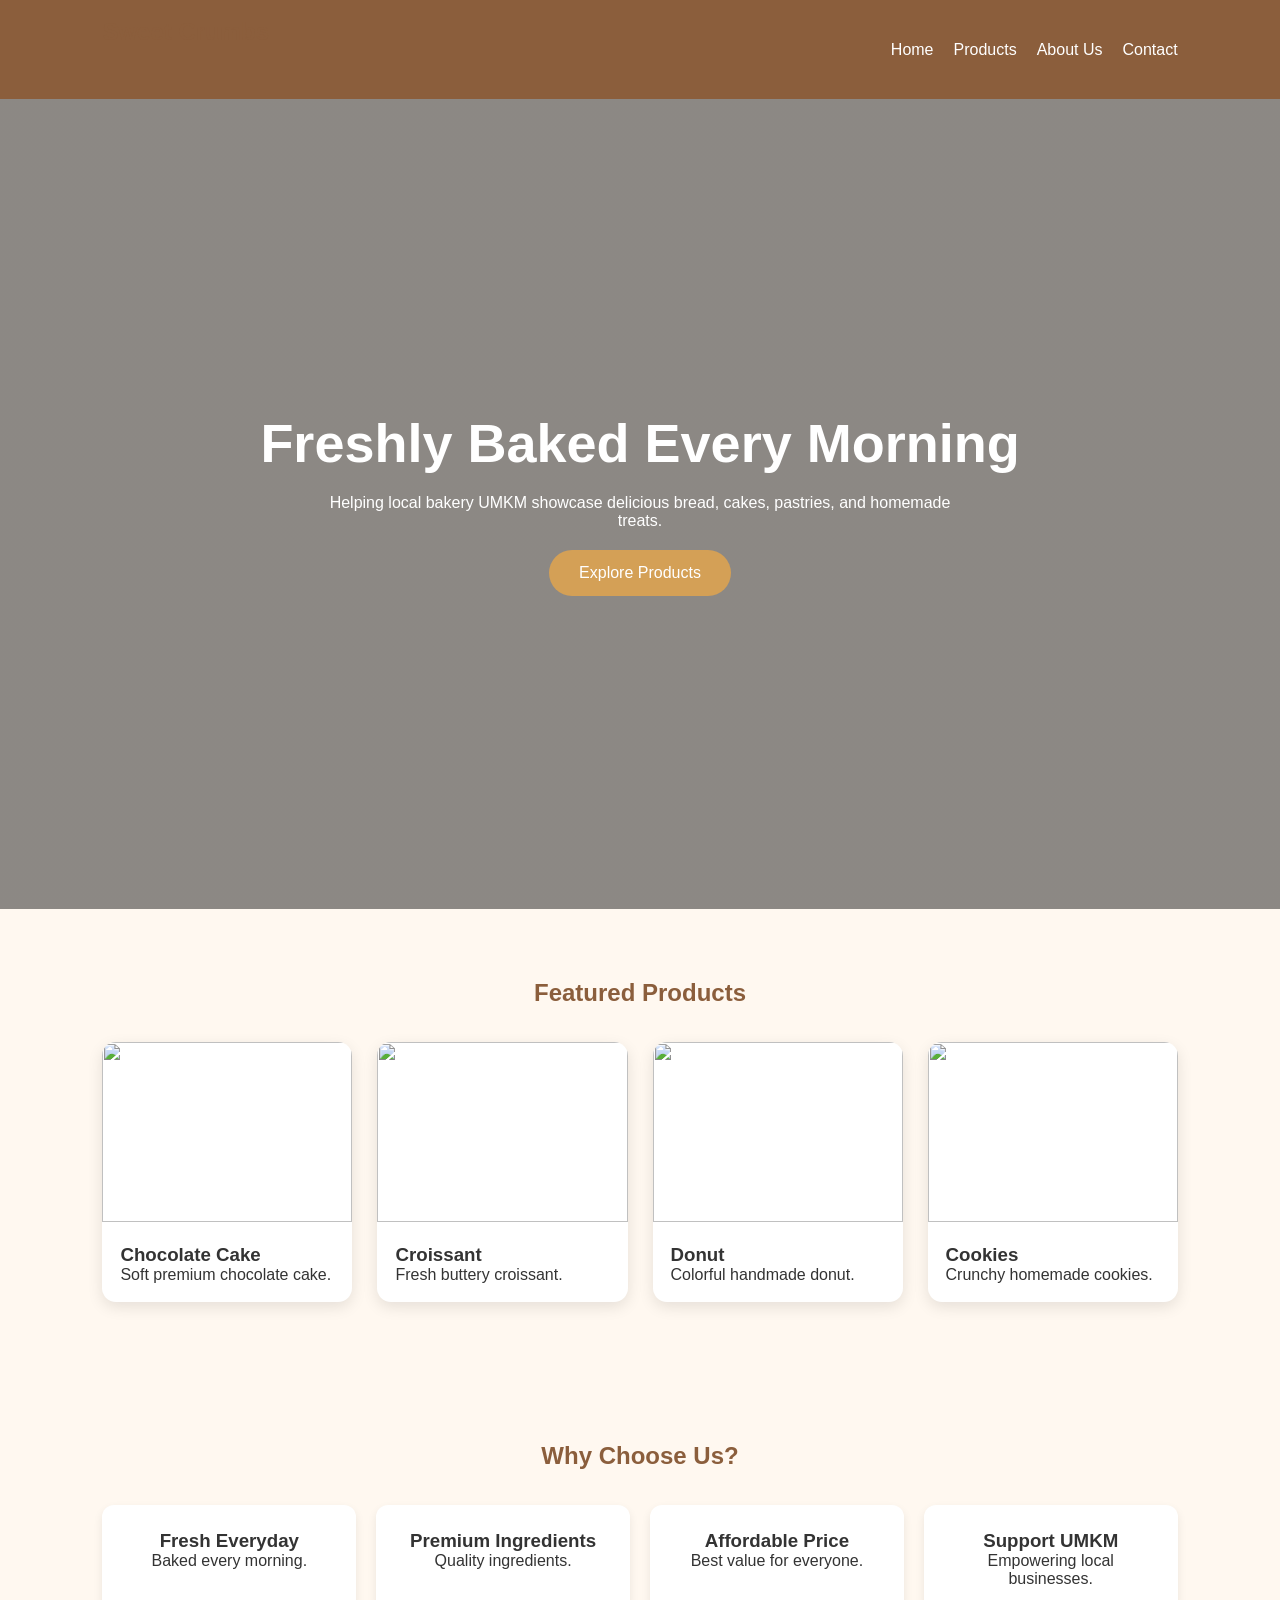
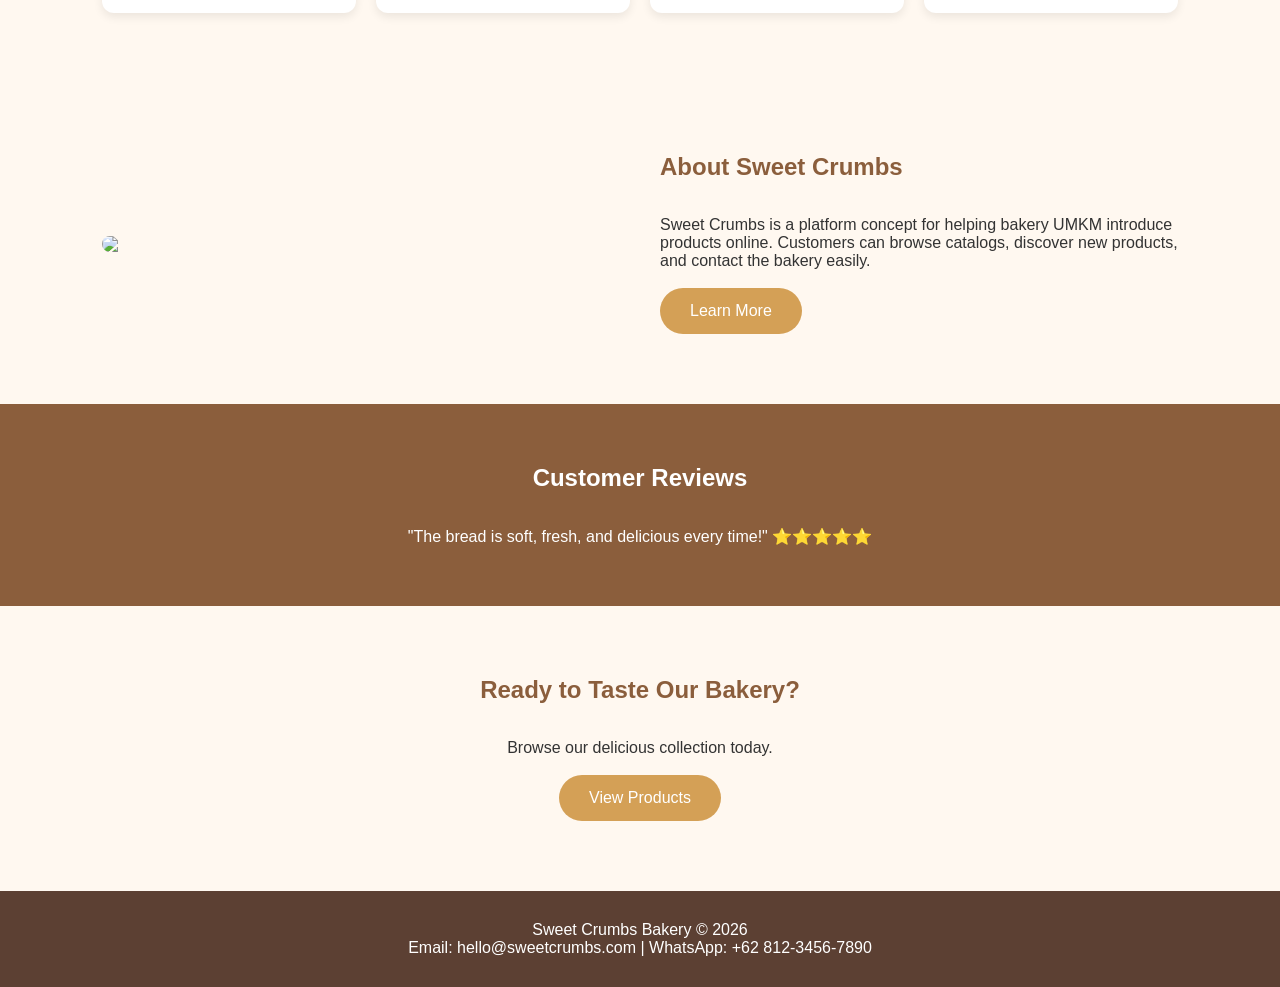
==== index.html @ 50914bee "First Commit" ====
<!doctype html>
<html lang="en">
  <head>
    <meta charset="UTF-8" />
    <meta name="viewport" content="width=device-width, initial-scale=1.0" />
    <title>Sweet Crumbs Bakery</title>
    <style>
      * {
        margin: 0;
        padding: 0;
        box-sizing: border-box;
        font-family: Arial, sans-serif;
      }
      body {
        background: #fff8f0;
        color: #333;
      }
      header {
        background: #8b5e3c;
        color: #fff;
        padding: 18px 8%;
        display: flex;
        justify-content: space-between;
        align-items: center;
        position: sticky;
        top: 0;
      }
      nav a {
        color: #fff;
        text-decoration: none;
        margin-left: 20px;
      }
      .hero {
        height: 90vh;
        background:
          linear-gradient(rgba(0, 0, 0, 0.45), rgba(0, 0, 0, 0.45)),
          url("https://images.unsplash.com/photo-1509440159596-0249088772ff?auto=format&fit=crop&w=1400&q=80")
            center/cover;
        display: flex;
        align-items: center;
        justify-content: center;
        text-align: center;
        color: #fff;
      }
      .hero h1 {
        font-size: 54px;
      }
      .hero p {
        max-width: 650px;
        margin: 20px auto;
      }
      .btn {
        display: inline-block;
        background: #d4a056;
        color: #fff;
        padding: 14px 30px;
        border-radius: 30px;
        text-decoration: none;
      }
      section {
        padding: 70px 8%;
      }
      h2 {
        text-align: center;
        margin-bottom: 35px;
        color: #8b5e3c;
      }
      .grid {
        display: grid;
        grid-template-columns: repeat(auto-fit, minmax(220px, 1fr));
        gap: 25px;
      }
      .card {
        background: #fff;
        border-radius: 14px;
        overflow: hidden;
        box-shadow: 0 5px 15px rgba(0, 0, 0, 0.1);
      }
      .card img {
        width: 100%;
        height: 180px;
        object-fit: cover;
      }
      .card div {
        padding: 18px;
      }
      .features {
        display: grid;
        grid-template-columns: repeat(auto-fit, minmax(220px, 1fr));
        gap: 20px;
      }
      .feature {
        background: #fff;
        padding: 25px;
        border-radius: 12px;
        text-align: center;
        box-shadow: 0 4px 10px rgba(0, 0, 0, 0.08);
      }
      .about {
        display: grid;
        grid-template-columns: 1fr 1fr;
        gap: 40px;
        align-items: center;
      }
      .about img {
        width: 100%;
        border-radius: 14px;
      }
      .testi {
        background: #8b5e3c;
        color: #fff;
        text-align: center;
        padding: 60px 8%;
      }
      .cta {
        text-align: center;
      }
      footer {
        background: #5c4033;
        color: #fff;
        padding: 30px 8%;
        text-align: center;
      }
      @media (max-width: 768px) {
        header {
          flex-direction: column;
        }
        .about {
          grid-template-columns: 1fr;
        }
        .hero h1 {
          font-size: 38px;
        }
      }
    </style>
  </head>
  <body>
    <header>
      <h2>Sweet Crumbs</h2>
      <nav>
        <a href="#">Home</a><a href="products.html">Products</a
        ><a href="about.html">About Us</a><a href="contact.html">Contact</a>
      </nav>
    </header>

    <section class="hero">
      <div>
        <h1>Freshly Baked Every Morning</h1>
        <p>
          Helping local bakery UMKM showcase delicious bread, cakes, pastries,
          and homemade treats.
        </p>
        <a class="btn" href="products.html">Explore Products</a>
      </div>
    </section>

    <section>
      <h2>Featured Products</h2>
      <div class="grid">
        <div class="card">
          <img
            src="https://images.unsplash.com/photo-1519864600265-abb23847ef2c?auto=format&fit=crop&w=600&q=80"
          />
          <div>
            <h3>Chocolate Cake</h3>
            <p>Soft premium chocolate cake.</p>
          </div>
        </div>
        <div class="card">
          <img
            src="https://images.unsplash.com/photo-1483695028939-5bb13f8648b0?auto=format&fit=crop&w=600&q=80"
          />
          <div>
            <h3>Croissant</h3>
            <p>Fresh buttery croissant.</p>
          </div>
        </div>
        <div class="card">
          <img
            src="https://images.unsplash.com/photo-1504754524776-8f4f37790ca0?auto=format&fit=crop&w=600&q=80"
          />
          <div>
            <h3>Donut</h3>
            <p>Colorful handmade donut.</p>
          </div>
        </div>
        <div class="card">
          <img
            src="https://images.unsplash.com/photo-1512058564366-18510be2db19?auto=format&fit=crop&w=600&q=80"
          />
          <div>
            <h3>Cookies</h3>
            <p>Crunchy homemade cookies.</p>
          </div>
        </div>
      </div>
    </section>

    <section>
      <h2>Why Choose Us?</h2>
      <div class="features">
        <div class="feature">
          <h3>Fresh Everyday</h3>
          <p>Baked every morning.</p>
        </div>
        <div class="feature">
          <h3>Premium Ingredients</h3>
          <p>Quality ingredients.</p>
        </div>
        <div class="feature">
          <h3>Affordable Price</h3>
          <p>Best value for everyone.</p>
        </div>
        <div class="feature">
          <h3>Support UMKM</h3>
          <p>Empowering local businesses.</p>
        </div>
      </div>
    </section>

    <section class="about">
      <img
        src="https://images.unsplash.com/photo-1517433670267-08bbd4be890f?auto=format&fit=crop&w=900&q=80"
      />
      <div>
        <h2 style="text-align: left">About Sweet Crumbs</h2>
        <p>
          Sweet Crumbs is a platform concept for helping bakery UMKM introduce
          products online. Customers can browse catalogs, discover new products,
          and contact the bakery easily.
        </p>
        <br /><a class="btn" href="about.html">Learn More</a>
      </div>
    </section>

    <section class="testi">
      <h2 style="color: white">Customer Reviews</h2>
      <p>"The bread is soft, fresh, and delicious every time!" ⭐⭐⭐⭐⭐</p>
    </section>

    <section class="cta">
      <h2>Ready to Taste Our Bakery?</h2>
      <p>Browse our delicious collection today.</p>
      <br />
      <a class="btn" href="products.html">View Products</a>
    </section>

    <footer>
      <p>Sweet Crumbs Bakery © 2026</p>
      <p>Email: hello@sweetcrumbs.com | WhatsApp: +62 812-3456-7890</p>
    </footer>
  </body>
</html>
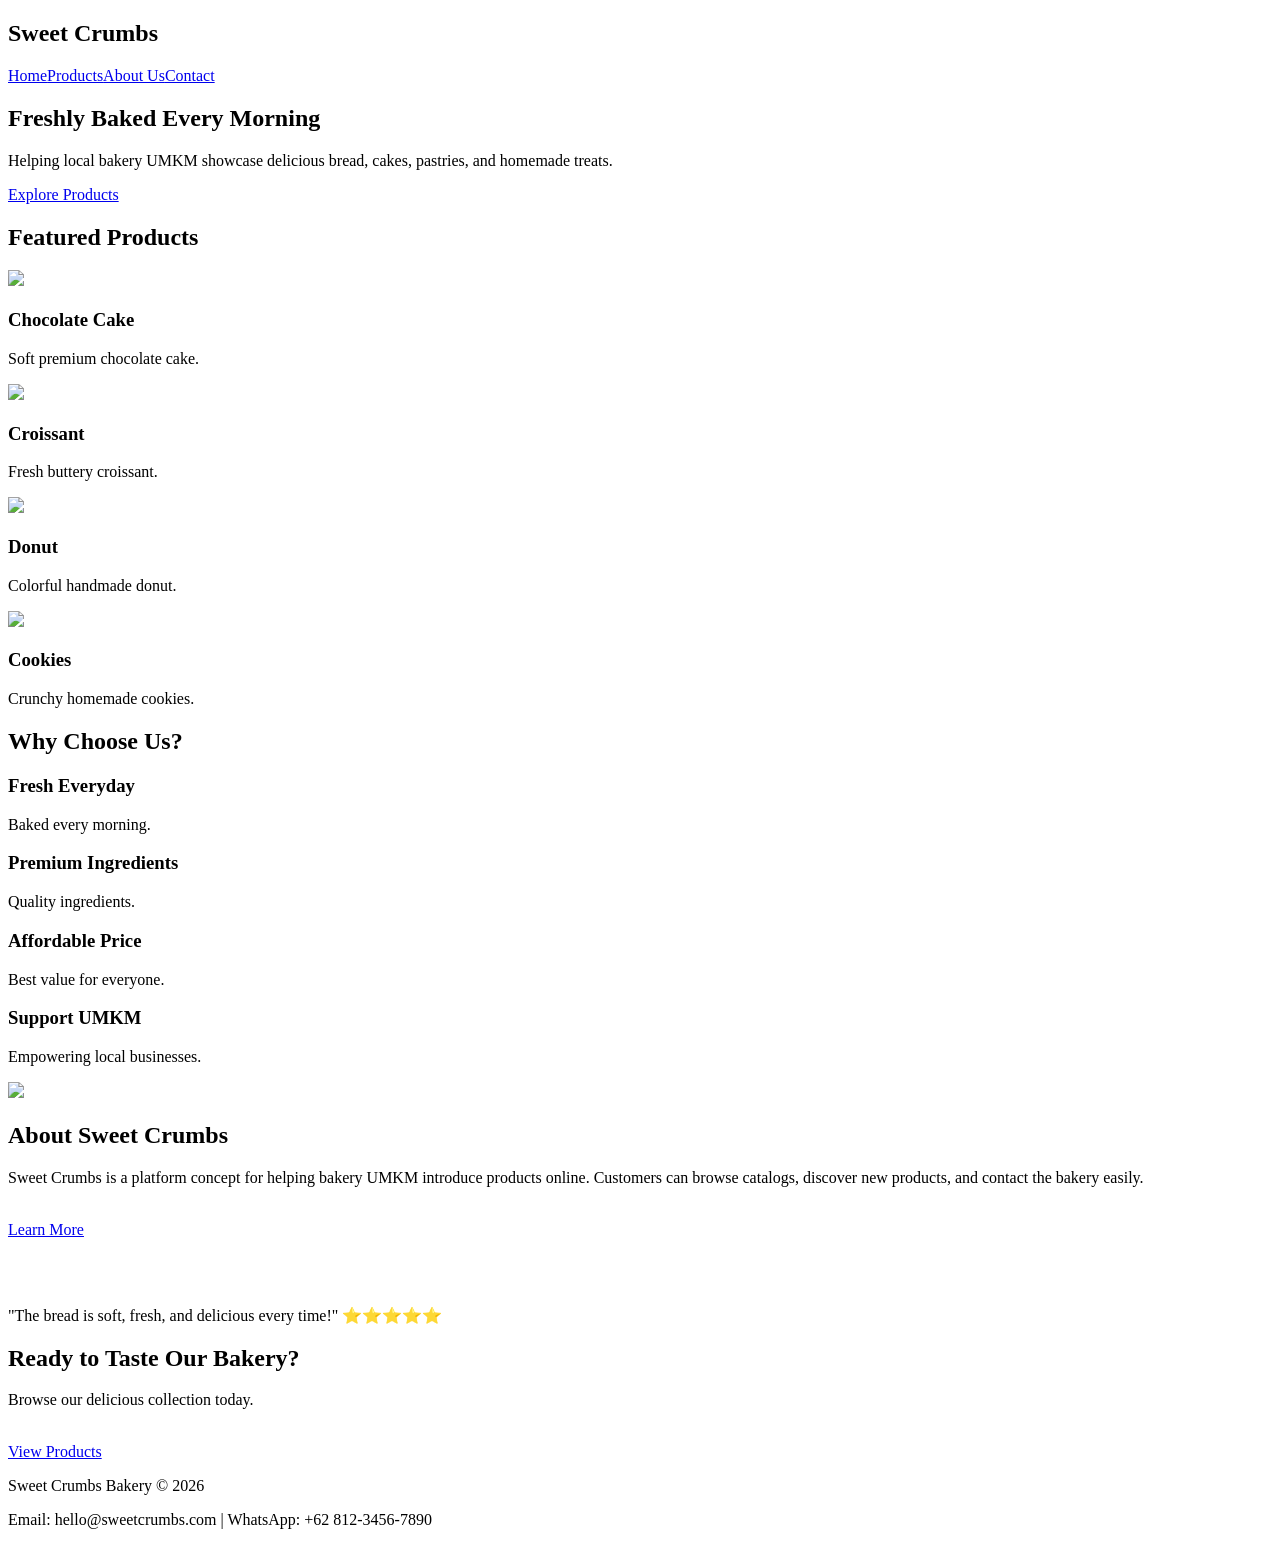
==== commit cd307fa8: "Update website" ====
--- a/index.html
+++ b/index.html
@@ -4,7 +4,7 @@
     <meta charset="UTF-8" />
     <meta name="viewport" content="width=device-width, initial-scale=1.0" />
     <title>Sweet Crumbs Bakery</title>
-    <style>
+    <!-- <style>
       * {
         margin: 0;
         padding: 0;
@@ -132,7 +132,7 @@
           font-size: 38px;
         }
       }
-    </style>
+    </style> -->
   </head>
   <body>
     <header>
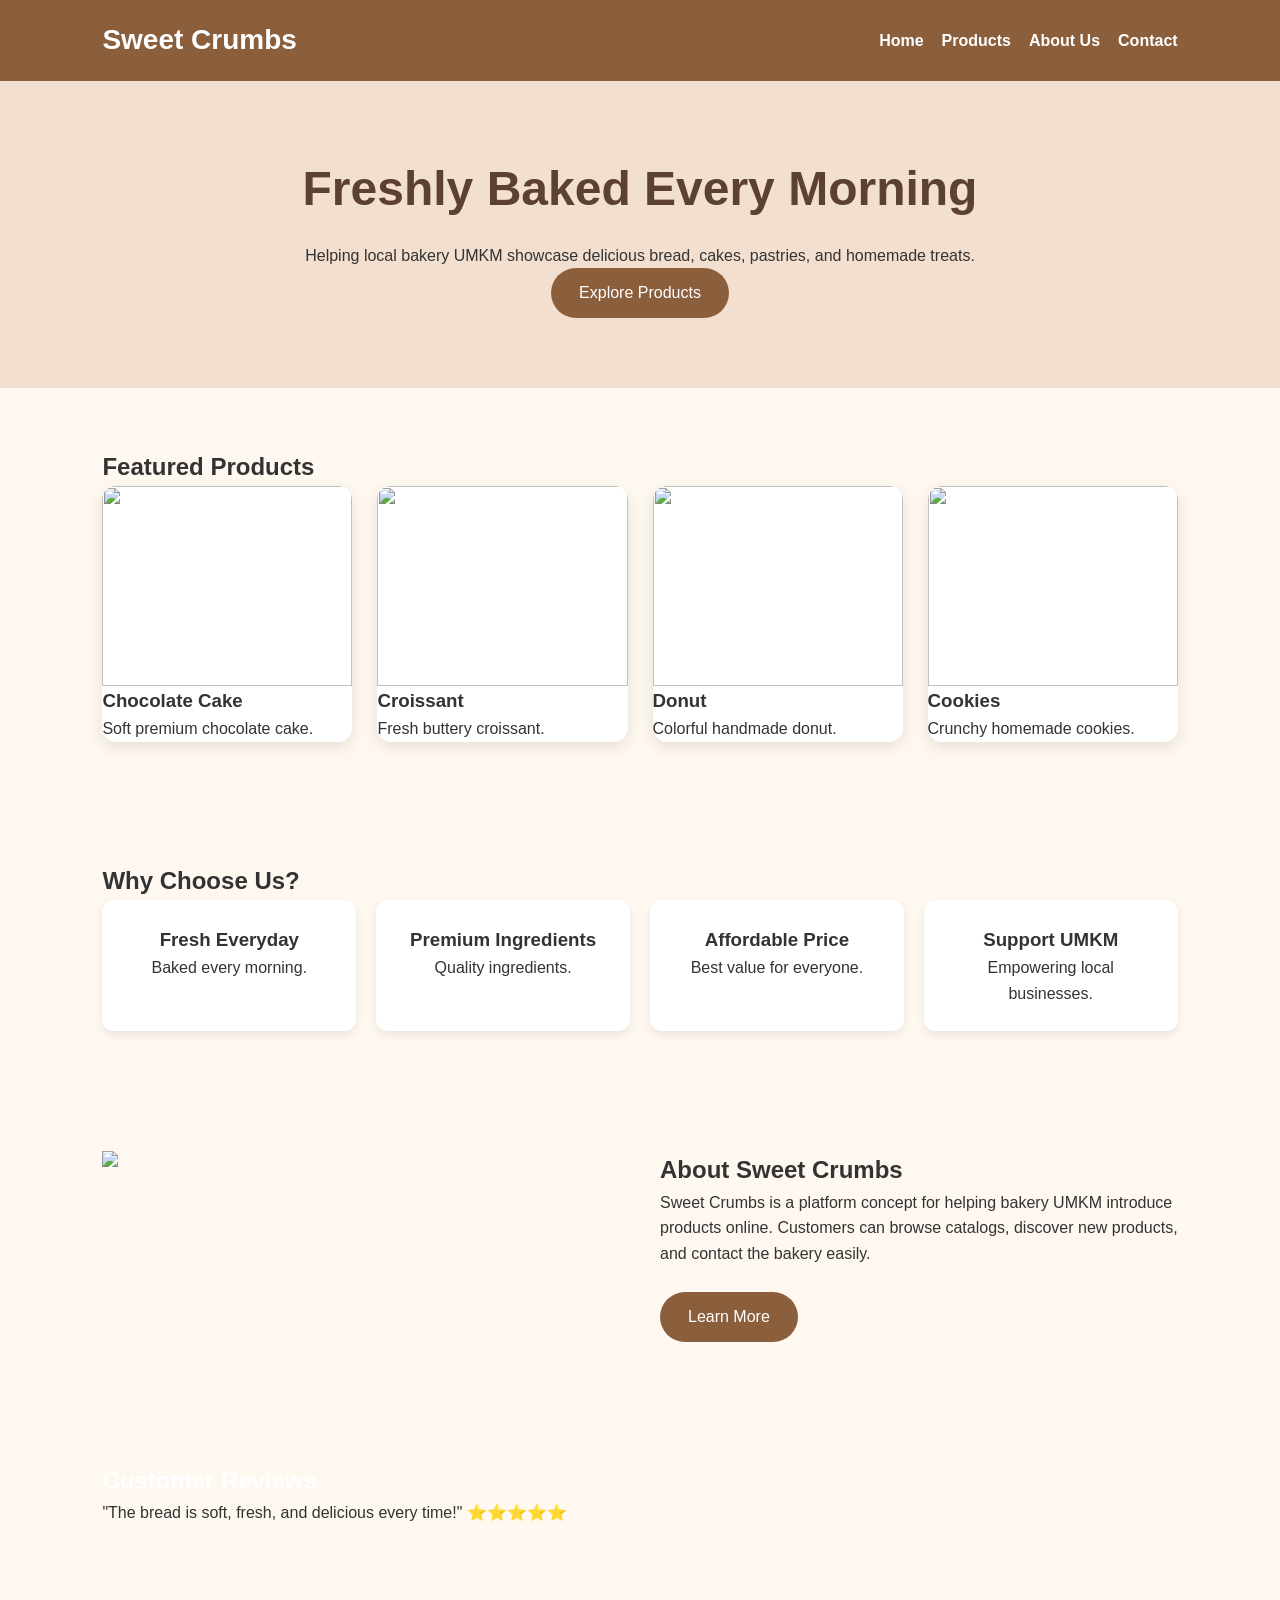
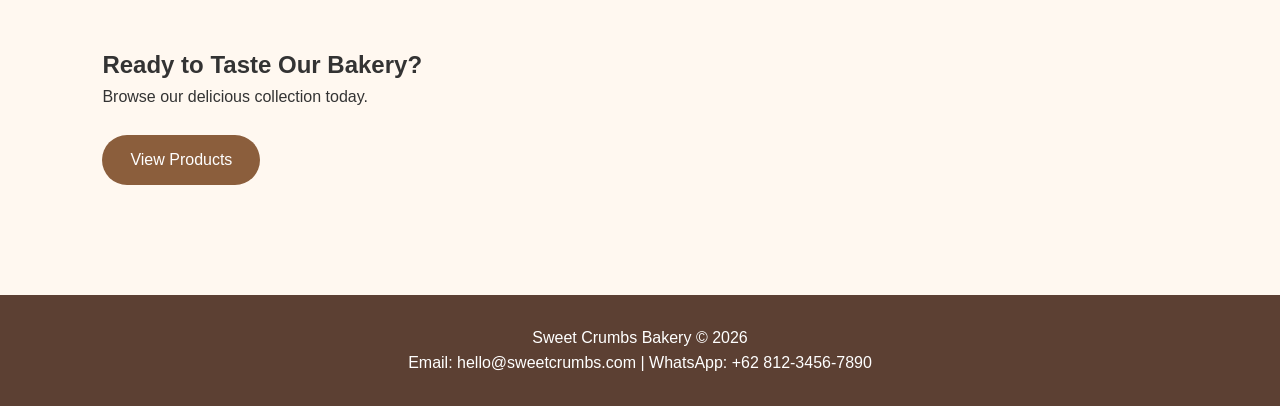
==== commit bf65551a: "Update website" ====
--- a/index.html
+++ b/index.html
@@ -4,135 +4,8 @@
     <meta charset="UTF-8" />
     <meta name="viewport" content="width=device-width, initial-scale=1.0" />
     <title>Sweet Crumbs Bakery</title>
-    <!-- <style>
-      * {
-        margin: 0;
-        padding: 0;
-        box-sizing: border-box;
-        font-family: Arial, sans-serif;
-      }
-      body {
-        background: #fff8f0;
-        color: #333;
-      }
-      header {
-        background: #8b5e3c;
-        color: #fff;
-        padding: 18px 8%;
-        display: flex;
-        justify-content: space-between;
-        align-items: center;
-        position: sticky;
-        top: 0;
-      }
-      nav a {
-        color: #fff;
-        text-decoration: none;
-        margin-left: 20px;
-      }
-      .hero {
-        height: 90vh;
-        background:
-          linear-gradient(rgba(0, 0, 0, 0.45), rgba(0, 0, 0, 0.45)),
-          url("https://images.unsplash.com/photo-1509440159596-0249088772ff?auto=format&fit=crop&w=1400&q=80")
-            center/cover;
-        display: flex;
-        align-items: center;
-        justify-content: center;
-        text-align: center;
-        color: #fff;
-      }
-      .hero h1 {
-        font-size: 54px;
-      }
-      .hero p {
-        max-width: 650px;
-        margin: 20px auto;
-      }
-      .btn {
-        display: inline-block;
-        background: #d4a056;
-        color: #fff;
-        padding: 14px 30px;
-        border-radius: 30px;
-        text-decoration: none;
-      }
-      section {
-        padding: 70px 8%;
-      }
-      h2 {
-        text-align: center;
-        margin-bottom: 35px;
-        color: #8b5e3c;
-      }
-      .grid {
-        display: grid;
-        grid-template-columns: repeat(auto-fit, minmax(220px, 1fr));
-        gap: 25px;
-      }
-      .card {
-        background: #fff;
-        border-radius: 14px;
-        overflow: hidden;
-        box-shadow: 0 5px 15px rgba(0, 0, 0, 0.1);
-      }
-      .card img {
-        width: 100%;
-        height: 180px;
-        object-fit: cover;
-      }
-      .card div {
-        padding: 18px;
-      }
-      .features {
-        display: grid;
-        grid-template-columns: repeat(auto-fit, minmax(220px, 1fr));
-        gap: 20px;
-      }
-      .feature {
-        background: #fff;
-        padding: 25px;
-        border-radius: 12px;
-        text-align: center;
-        box-shadow: 0 4px 10px rgba(0, 0, 0, 0.08);
-      }
-      .about {
-        display: grid;
-        grid-template-columns: 1fr 1fr;
-        gap: 40px;
-        align-items: center;
-      }
-      .about img {
-        width: 100%;
-        border-radius: 14px;
-      }
-      .testi {
-        background: #8b5e3c;
-        color: #fff;
-        text-align: center;
-        padding: 60px 8%;
-      }
-      .cta {
-        text-align: center;
-      }
-      footer {
-        background: #5c4033;
-        color: #fff;
-        padding: 30px 8%;
-        text-align: center;
-      }
-      @media (max-width: 768px) {
-        header {
-          flex-direction: column;
-        }
-        .about {
-          grid-template-columns: 1fr;
-        }
-        .hero h1 {
-          font-size: 38px;
-        }
-      }
-    </style> -->
+
+    <link rel="stylesheet" href="css/style.css" />
   </head>
   <body>
     <header>
--- a/css/style.css
+++ b/css/style.css
@@ -0,0 +1,224 @@
+/* Global */
+* {
+  margin: 0;
+  padding: 0;
+  box-sizing: border-box;
+  font-family: Arial, sans-serif;
+}
+body {
+  background: #fff8f0;
+  color: #333;
+  line-height: 1.6;
+}
+a {
+  text-decoration: none;
+}
+img {
+  max-width: 100%;
+  display: block;
+}
+header {
+  background: #8b5e3c;
+  color: #fff;
+  padding: 18px 8%;
+  display: flex;
+  justify-content: space-between;
+  align-items: center;
+  flex-wrap: wrap;
+}
+header h2 {
+  font-size: 28px;
+}
+nav a {
+  color: #fff;
+  margin-left: 18px;
+  font-weight: bold;
+  transition: 0.3s;
+}
+nav a:hover {
+  color: #d4a056;
+}
+.hero {
+  padding: 70px 8%;
+  text-align: center;
+  background: #f3dfcf;
+}
+.hero h1 {
+  font-size: 48px;
+  color: #5c4033;
+  margin-bottom: 15px;
+}
+.hero-home {
+  height: 90vh;
+  background:
+    linear-gradient(rgba(0, 0, 0, 0.45), rgba(0, 0, 0, 0.45)),
+    url("https://images.unsplash.com/photo-1509440159596-0249088772ff?auto=format&fit=crop&w=1400&q=80")
+      center/cover;
+  display: flex;
+  align-items: center;
+  justify-content: center;
+  text-align: center;
+  color: #fff;
+}
+.hero-home h1 {
+  font-size: 54px;
+}
+.btn,
+button {
+  display: inline-block;
+  padding: 12px 28px;
+  background: #8b5e3c;
+  color: #fff;
+  border: none;
+  border-radius: 30px;
+  cursor: pointer;
+}
+.btn:hover,
+button:hover {
+  background: #d4a056;
+}
+section {
+  padding: 60px 8%;
+}
+.container {
+  max-width: 1200px;
+  margin: auto;
+}
+.grid {
+  display: grid;
+  grid-template-columns: repeat(auto-fit, minmax(220px, 1fr));
+  gap: 25px;
+}
+.card {
+  background: #fff;
+  border-radius: 14px;
+  overflow: hidden;
+  box-shadow: 0 5px 15px rgba(0, 0, 0, 0.1);
+  transition: 0.3s;
+}
+.card:hover {
+  transform: translateY(-6px);
+}
+.card img {
+  width: 100%;
+  height: 200px;
+  object-fit: cover;
+}
+.card-content {
+  padding: 18px;
+}
+.features {
+  display: grid;
+  grid-template-columns: repeat(auto-fit, minmax(220px, 1fr));
+  gap: 20px;
+}
+.feature {
+  background: #fff;
+  padding: 25px;
+  border-radius: 12px;
+  box-shadow: 0 4px 10px rgba(0, 0, 0, 0.08);
+  text-align: center;
+}
+.search {
+  display: flex;
+  gap: 10px;
+  max-width: 700px;
+  margin: 30px auto;
+}
+.search input {
+  flex: 1;
+  padding: 12px;
+  border: 1px solid #ccc;
+  border-radius: 8px;
+}
+.categories {
+  text-align: center;
+  margin-bottom: 30px;
+}
+.categories span {
+  display: inline-block;
+  padding: 10px 18px;
+  background: #8b5e3c;
+  color: #fff;
+  border-radius: 20px;
+  margin: 5px;
+}
+.product-detail,
+.about,
+.contact {
+  display: grid;
+  grid-template-columns: 1fr 1fr;
+  gap: 40px;
+}
+.price {
+  font-size: 30px;
+  color: #8b5e3c;
+  font-weight: bold;
+}
+.badge {
+  display: inline-block;
+  background: #d4a056;
+  color: #fff;
+  padding: 6px 14px;
+  border-radius: 20px;
+}
+.team {
+  display: grid;
+  grid-template-columns: repeat(auto-fit, minmax(220px, 1fr));
+  gap: 20px;
+}
+.member {
+  background: #fff;
+  border-radius: 12px;
+  overflow: hidden;
+  box-shadow: 0 4px 10px rgba(0, 0, 0, 0.1);
+  text-align: center;
+}
+.member img {
+  height: 220px;
+  object-fit: cover;
+}
+.contact-card {
+  background: #fff;
+  padding: 25px;
+  border-radius: 12px;
+  box-shadow: 0 4px 10px rgba(0, 0, 0, 0.1);
+}
+input,
+textarea {
+  width: 100%;
+  padding: 12px;
+  margin: 10px 0;
+  border: 1px solid #ccc;
+  border-radius: 8px;
+}
+.map {
+  height: 250px;
+  background: #ddd;
+  display: flex;
+  justify-content: center;
+  align-items: center;
+  border-radius: 12px;
+}
+footer {
+  background: #5c4033;
+  color: #fff;
+  text-align: center;
+  padding: 30px 8%;
+  margin-top: 50px;
+}
+@media (max-width: 768px) {
+  header {
+    flex-direction: column;
+    text-align: center;
+  }
+  .hero h1,
+  .hero-home h1 {
+    font-size: 36px;
+  }
+  .product-detail,
+  .about,
+  .contact {
+    grid-template-columns: 1fr;
+  }
+}
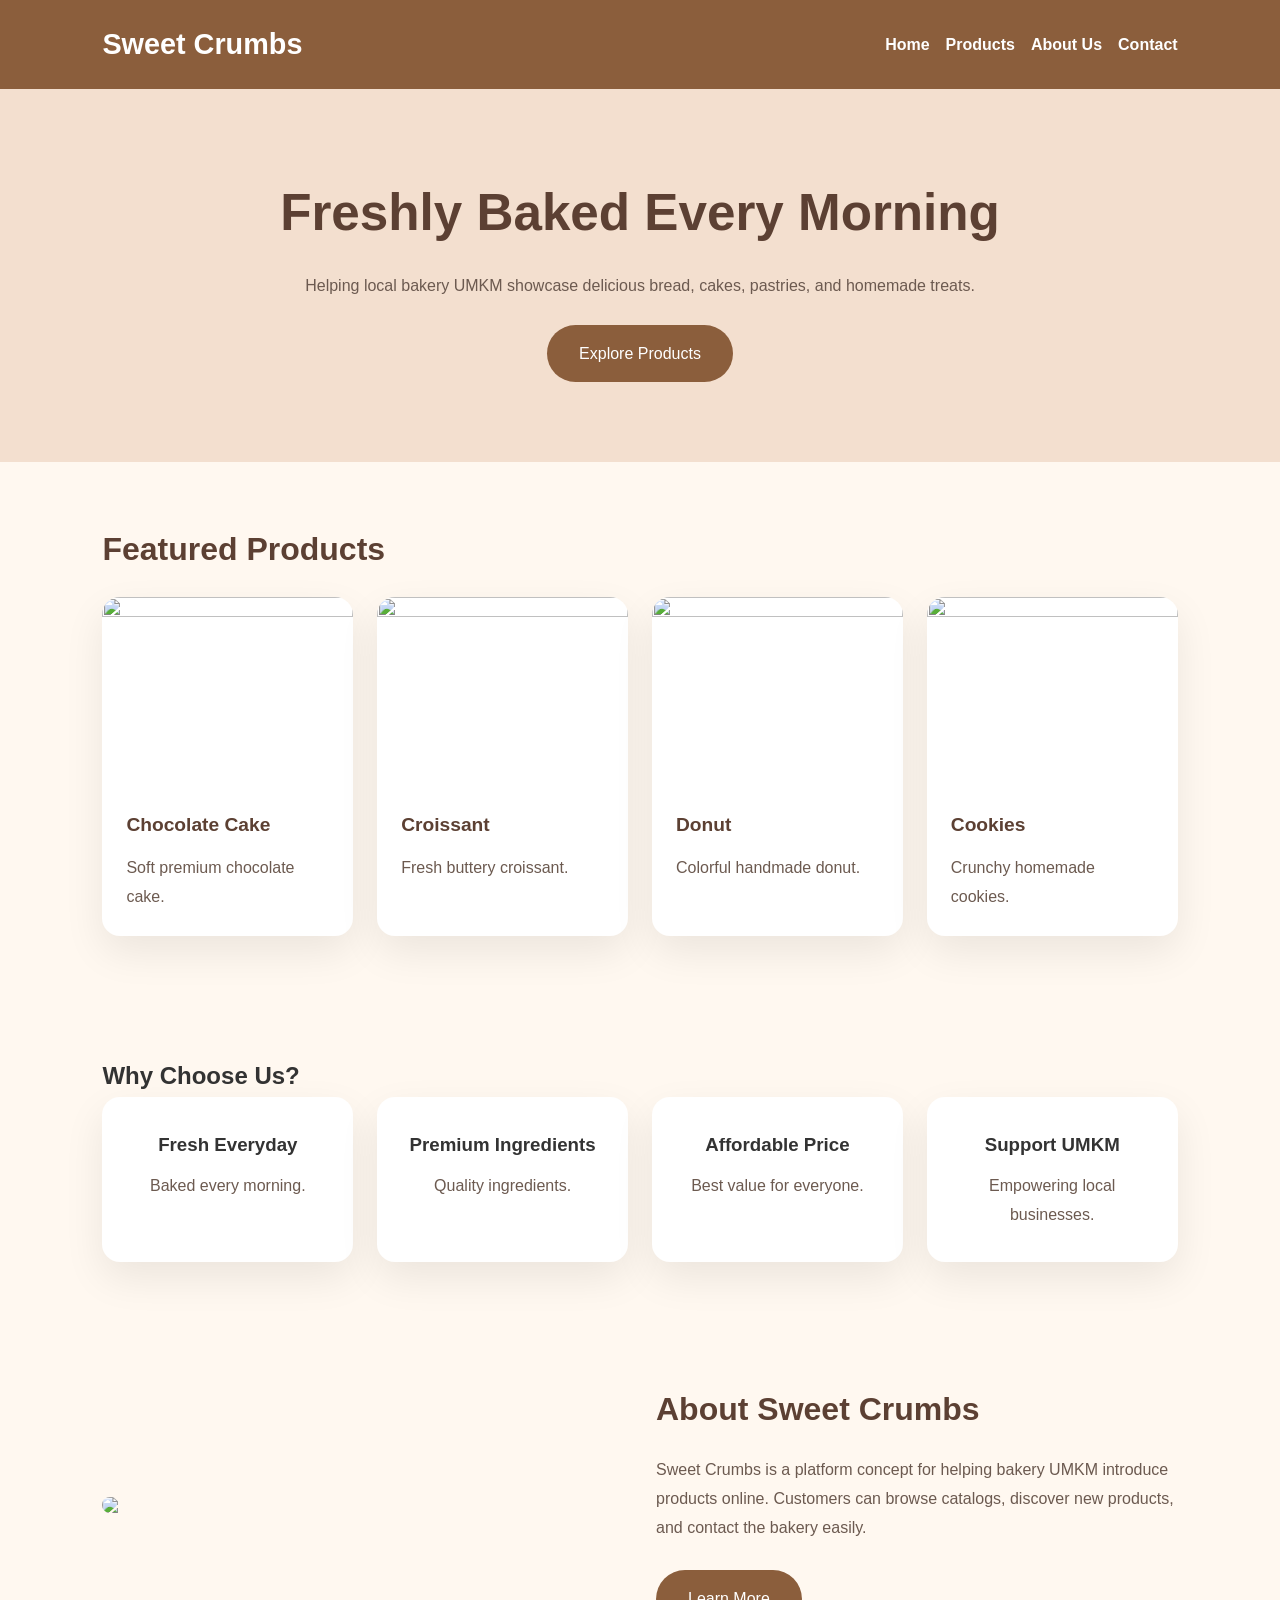
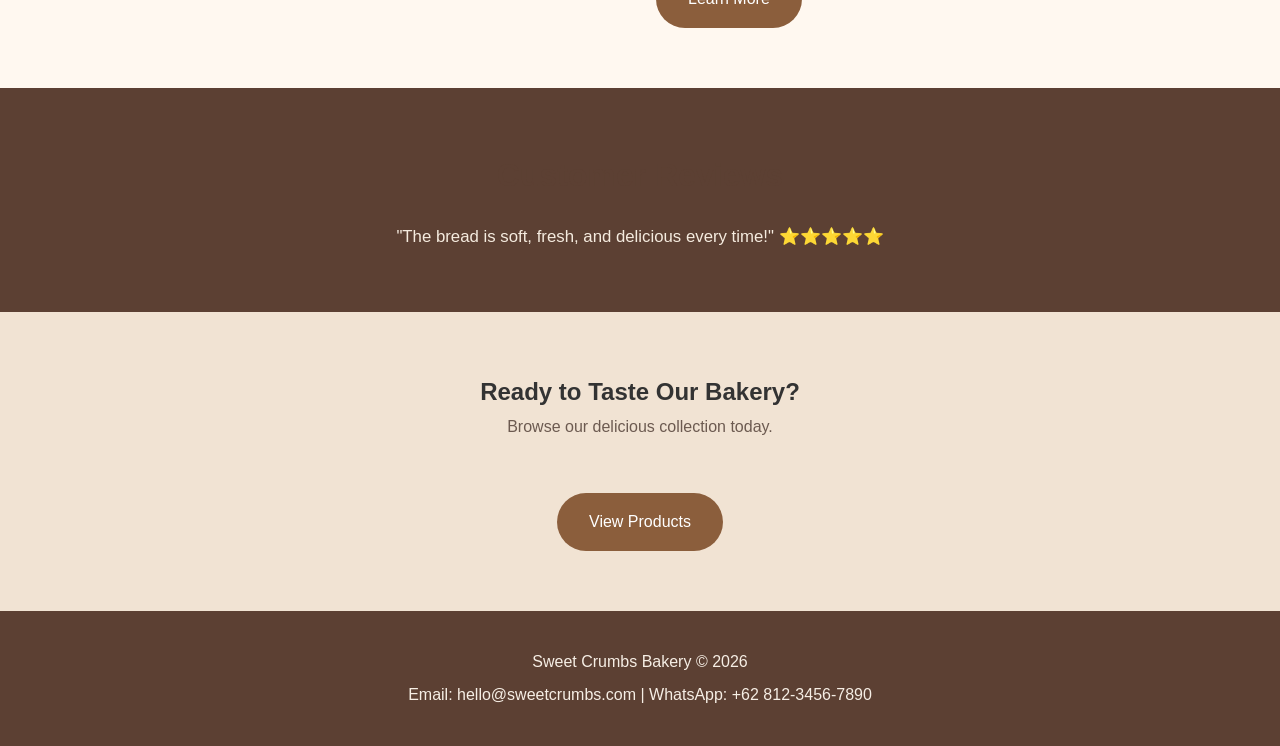
==== commit 483e438c: "Update website" ====
--- a/index.html
+++ b/index.html
@@ -7,12 +7,14 @@
 
     <link rel="stylesheet" href="css/style.css" />
   </head>
-  <body>
+  <body class="home-page">
     <header>
       <h2>Sweet Crumbs</h2>
       <nav>
-        <a href="#">Home</a><a href="products.html">Products</a
-        ><a href="about.html">About Us</a><a href="contact.html">Contact</a>
+        <a href="index.html">Home</a>
+        <a href="products.html">Products</a>
+        <a href="about.html">About Us</a>
+        <a href="contact.html">Contact</a>
       </nav>
     </header>
 
@@ -28,13 +30,13 @@
     </section>
 
     <section>
-      <h2>Featured Products</h2>
+      <h2 class="section-title">Featured Products</h2>
       <div class="grid">
         <div class="card">
           <img
             src="https://images.unsplash.com/photo-1519864600265-abb23847ef2c?auto=format&fit=crop&w=600&q=80"
           />
-          <div>
+          <div class="card-content">
             <h3>Chocolate Cake</h3>
             <p>Soft premium chocolate cake.</p>
           </div>
@@ -43,7 +45,7 @@
           <img
             src="https://images.unsplash.com/photo-1483695028939-5bb13f8648b0?auto=format&fit=crop&w=600&q=80"
           />
-          <div>
+          <div class="card-content">
             <h3>Croissant</h3>
             <p>Fresh buttery croissant.</p>
           </div>
@@ -52,7 +54,7 @@
           <img
             src="https://images.unsplash.com/photo-1504754524776-8f4f37790ca0?auto=format&fit=crop&w=600&q=80"
           />
-          <div>
+          <div class="card-content">
             <h3>Donut</h3>
             <p>Colorful handmade donut.</p>
           </div>
@@ -61,7 +63,7 @@
           <img
             src="https://images.unsplash.com/photo-1512058564366-18510be2db19?auto=format&fit=crop&w=600&q=80"
           />
-          <div>
+          <div class="card-content">
             <h3>Cookies</h3>
             <p>Crunchy homemade cookies.</p>
           </div>
@@ -91,12 +93,12 @@
       </div>
     </section>
 
-    <section class="about">
+    <section class="section--split">
       <img
         src="https://images.unsplash.com/photo-1517433670267-08bbd4be890f?auto=format&fit=crop&w=900&q=80"
       />
       <div>
-        <h2 style="text-align: left">About Sweet Crumbs</h2>
+        <h2 class="section-title">About Sweet Crumbs</h2>
         <p>
           Sweet Crumbs is a platform concept for helping bakery UMKM introduce
           products online. Customers can browse catalogs, discover new products,
@@ -106,12 +108,12 @@
       </div>
     </section>
 
-    <section class="testi">
-      <h2 style="color: white">Customer Reviews</h2>
+    <section class="section section--testimonial">
+      <h2 class="section-title">Customer Reviews</h2>
       <p>"The bread is soft, fresh, and delicious every time!" ⭐⭐⭐⭐⭐</p>
     </section>
 
-    <section class="cta">
+    <section class="section section--cta">
       <h2>Ready to Taste Our Bakery?</h2>
       <p>Browse our delicious collection today.</p>
       <br />
--- a/css/style.css
+++ b/css/style.css
@@ -1,224 +1,463 @@
+:root {
+  --background: #fff8f0;
+  --surface: #ffffff;
+  --text: #333333;
+  --muted: #6c5a50;
+  --brand: #8b5e3c;
+  --accent: #d4a056;
+  --dark: #5c4033;
+  --radius: 18px;
+  --shadow: 0 16px 40px rgba(0, 0, 0, 0.08);
+  --max-width: 1200px;
+}
+
 /* Global */
 * {
   margin: 0;
   padding: 0;
   box-sizing: border-box;
+}
+
+html {
+  scroll-behavior: smooth;
+}
+
+body {
   font-family: Arial, sans-serif;
-}
-body {
-  background: #fff8f0;
-  color: #333;
-  line-height: 1.6;
-}
+  background: var(--background);
+  color: var(--text);
+  line-height: 1.7;
+  min-height: 100vh;
+}
+
 a {
+  color: inherit;
   text-decoration: none;
 }
+
 img {
   max-width: 100%;
   display: block;
 }
+
+ul {
+  list-style: none;
+}
+
+section {
+  padding: 60px 8%;
+}
+
+.container {
+  width: min(100%, calc(var(--max-width) - 2rem));
+  margin: 0 auto;
+}
+
+.grid {
+  display: grid;
+  grid-template-columns: repeat(auto-fit, minmax(220px, 1fr));
+  gap: 24px;
+}
+
+/* Header */
 header {
-  background: #8b5e3c;
-  color: #fff;
-  padding: 18px 8%;
+  background: var(--brand);
+  color: #fff;
+  padding: 1.25rem 8%;
   display: flex;
   justify-content: space-between;
   align-items: center;
   flex-wrap: wrap;
 }
+
 header h2 {
-  font-size: 28px;
-}
+  font-size: 1.8rem;
+}
+
+nav {
+  display: flex;
+  flex-wrap: wrap;
+  gap: 1rem;
+}
+
 nav a {
   color: #fff;
-  margin-left: 18px;
-  font-weight: bold;
-  transition: 0.3s;
-}
+  font-weight: 700;
+  transition: color 0.25s ease;
+}
+
 nav a:hover {
-  color: #d4a056;
-}
-.hero {
-  padding: 70px 8%;
-  text-align: center;
-  background: #f3dfcf;
-}
-.hero h1 {
-  font-size: 48px;
-  color: #5c4033;
-  margin-bottom: 15px;
-}
-.hero-home {
-  height: 90vh;
-  background:
-    linear-gradient(rgba(0, 0, 0, 0.45), rgba(0, 0, 0, 0.45)),
-    url("https://images.unsplash.com/photo-1509440159596-0249088772ff?auto=format&fit=crop&w=1400&q=80")
-      center/cover;
-  display: flex;
+  color: var(--accent);
+}
+
+/* Buttons */
+.btn,
+button {
+  display: inline-flex;
   align-items: center;
   justify-content: center;
-  text-align: center;
-  color: #fff;
-}
-.hero-home h1 {
-  font-size: 54px;
-}
-.btn,
-button {
-  display: inline-block;
-  padding: 12px 28px;
-  background: #8b5e3c;
+  padding: 0.95rem 2rem;
+  background: var(--brand);
   color: #fff;
   border: none;
-  border-radius: 30px;
+  border-radius: 999px;
   cursor: pointer;
-}
+  transition: background 0.25s ease, transform 0.25s ease;
+}
+
 .btn:hover,
 button:hover {
-  background: #d4a056;
-}
-section {
-  padding: 60px 8%;
-}
-.container {
-  max-width: 1200px;
-  margin: auto;
-}
-.grid {
+  background: var(--accent);
+}
+
+.btn:focus,
+button:focus,
+nav a:focus {
+  outline: 3px solid rgba(212, 160, 86, 0.35);
+  outline-offset: 3px;
+}
+
+/* Global Cards */
+.card {
+  background: var(--surface);
+  border-radius: var(--radius);
+  overflow: hidden;
+  box-shadow: var(--shadow);
+  transition: transform 0.25s ease, box-shadow 0.25s ease;
+}
+
+.card:hover {
+  transform: translateY(-5px);
+}
+
+.card > img {
+  width: 100%;
+  aspect-ratio: 4 / 3;
+  object-fit: cover;
+}
+
+.card-content {
+  padding: 1.5rem;
+}
+
+.card-content h3,
+.card-content h2,
+.card-content h1 {
+  color: var(--dark);
+}
+
+.card-content h3 {
+  margin-bottom: 0.8rem;
+  font-size: 1.2rem;
+}
+
+.card-content p,
+.card-content li,
+section p {
+  color: var(--muted);
+  line-height: 1.8;
+}
+
+/* Hero */
+.hero {
+  padding: 80px 8%;
+  text-align: center;
+  background: #f3dfcf;
+}
+
+.hero h1 {
+  font-size: clamp(2.4rem, 4vw, 3.5rem);
+  color: var(--dark);
+  margin-bottom: 1rem;
+}
+
+.hero p {
+  max-width: 700px;
+  margin: 0 auto 1.5rem;
+  color: var(--muted);
+  font-size: 1rem;
+}
+
+/* Reusable sections */
+.section-title {
+  font-size: clamp(2rem, 2.5vw, 2.6rem);
+  color: var(--dark);
+  margin-bottom: 1.25rem;
+}
+
+.accent-title {
+  color: var(--brand);
+}
+
+.section--split {
+  display: grid;
+  grid-template-columns: repeat(2, minmax(0, 1fr));
+  gap: 2rem;
+  align-items: center;
+}
+
+.section--split img {
+  border-radius: var(--radius);
+}
+
+.section--split h2,
+.section--split p {
+  text-align: left;
+}
+
+.section--testimonial {
+  background: var(--dark);
+  color: #fff;
+  text-align: center;
+}
+
+.section--testimonial p {
+  color: #f5ebdf;
+  max-width: 760px;
+  margin: 0.75rem auto 0;
+  font-size: 1.05rem;
+}
+
+.section--cta {
+  background: #f1e3d3;
+  text-align: center;
+}
+
+.section--cta p {
+  max-width: 720px;
+  margin: 0 auto 1.5rem;
+  color: var(--muted);
+}
+
+/* Home page */
+.home-page .features {
   display: grid;
   grid-template-columns: repeat(auto-fit, minmax(220px, 1fr));
-  gap: 25px;
-}
-.card {
-  background: #fff;
+  gap: 24px;
+}
+
+.feature {
+  background: var(--surface);
+  padding: 2rem;
+  border-radius: var(--radius);
+  box-shadow: var(--shadow);
+  text-align: center;
+}
+
+.feature h3 {
+  margin-bottom: 0.75rem;
+}
+
+.feature p {
+  color: var(--muted);
+}
+
+/* About page */
+.about-page .cards,
+.about-page .team {
+  display: grid;
+  grid-template-columns: repeat(auto-fit, minmax(220px, 1fr));
+  gap: 24px;
+}
+
+.member {
+  background: var(--surface);
+  border-radius: var(--radius);
+  overflow: hidden;
+  box-shadow: var(--shadow);
+  text-align: center;
+}
+
+.member img {
+  width: 100%;
+  aspect-ratio: 4 / 3;
+  object-fit: cover;
+}
+
+.member h3 {
+  padding: 1rem 1.25rem 1.5rem;
+}
+
+/* Products page */
+.products-page .search-bar {
+  display: flex;
+  flex-wrap: wrap;
+  gap: 1rem;
+  max-width: 720px;
+  margin: 2rem auto;
+}
+
+.products-page .search-bar input {
+  flex: 1;
+  min-width: 220px;
+  border: 1px solid #d3c9bb;
   border-radius: 14px;
-  overflow: hidden;
-  box-shadow: 0 5px 15px rgba(0, 0, 0, 0.1);
-  transition: 0.3s;
-}
-.card:hover {
-  transform: translateY(-6px);
-}
-.card img {
-  width: 100%;
-  height: 200px;
-  object-fit: cover;
-}
-.card-content {
-  padding: 18px;
-}
-.features {
-  display: grid;
+  padding: 1rem 1.25rem;
+}
+
+.products-page .product-filters {
+  display: flex;
+  flex-wrap: wrap;
+  gap: 0.8rem;
+  justify-content: center;
+  margin-bottom: 2rem;
+}
+
+.products-page .filter-pill {
+  display: inline-flex;
+  padding: 0.75rem 1.25rem;
+  background: var(--brand);
+  color: #fff;
+  border-radius: 999px;
+  font-weight: 700;
+}
+
+/* Product detail page */
+.product-detail-page .product-detail-grid {
+  display: grid;
+  grid-template-columns: 1.1fr 0.9fr;
+  gap: 2rem;
+  align-items: start;
+  margin-top: 2rem;
+}
+
+.product-detail-page .badge {
+  display: inline-flex;
+  background: var(--accent);
+  color: #fff;
+  padding: 0.65rem 1rem;
+  border-radius: 999px;
+  font-size: 0.95rem;
+  margin-bottom: 1rem;
+}
+
+.product-detail-page .price {
+  font-size: 2rem;
+  color: var(--brand);
+  font-weight: 700;
+  margin: 1rem 0 1.25rem;
+}
+
+.product-detail-page .product-info h3 {
+  margin: 1.5rem 0 0.75rem;
+  color: var(--dark);
+}
+
+.product-detail-page .product-info ul {
+  margin-left: 1.25rem;
+  color: var(--muted);
+  line-height: 1.8;
+}
+
+.product-detail-page .related {
+  margin-top: 3rem;
+}
+
+.product-detail-page .related .grid {
   grid-template-columns: repeat(auto-fit, minmax(220px, 1fr));
-  gap: 20px;
-}
-.feature {
-  background: #fff;
-  padding: 25px;
-  border-radius: 12px;
-  box-shadow: 0 4px 10px rgba(0, 0, 0, 0.08);
-  text-align: center;
-}
-.search {
+}
+
+/* Contact page */
+.contact-page .contact-grid {
+  display: grid;
+  grid-template-columns: repeat(2, minmax(0, 1fr));
+  gap: 2rem;
+  margin-top: 2rem;
+}
+
+.contact-card {
+  padding: 2rem;
+}
+
+.contact-card h2 {
+  margin-bottom: 1rem;
+  color: var(--dark);
+}
+
+.contact-card p {
+  color: var(--muted);
+  line-height: 1.8;
+}
+
+.contact-card .map {
+  margin-top: 2rem;
+  height: 250px;
+  border-radius: var(--radius);
+  background: #e7e0d5;
   display: flex;
-  gap: 10px;
-  max-width: 700px;
-  margin: 30px auto;
-}
-.search input {
-  flex: 1;
-  padding: 12px;
-  border: 1px solid #ccc;
-  border-radius: 8px;
-}
-.categories {
-  text-align: center;
-  margin-bottom: 30px;
-}
-.categories span {
-  display: inline-block;
-  padding: 10px 18px;
-  background: #8b5e3c;
-  color: #fff;
-  border-radius: 20px;
-  margin: 5px;
-}
-.product-detail,
-.about,
-.contact {
-  display: grid;
-  grid-template-columns: 1fr 1fr;
-  gap: 40px;
-}
-.price {
-  font-size: 30px;
-  color: #8b5e3c;
-  font-weight: bold;
-}
-.badge {
-  display: inline-block;
-  background: #d4a056;
-  color: #fff;
-  padding: 6px 14px;
-  border-radius: 20px;
-}
-.team {
-  display: grid;
-  grid-template-columns: repeat(auto-fit, minmax(220px, 1fr));
-  gap: 20px;
-}
-.member {
-  background: #fff;
-  border-radius: 12px;
-  overflow: hidden;
-  box-shadow: 0 4px 10px rgba(0, 0, 0, 0.1);
-  text-align: center;
-}
-.member img {
-  height: 220px;
-  object-fit: cover;
-}
-.contact-card {
-  background: #fff;
-  padding: 25px;
-  border-radius: 12px;
-  box-shadow: 0 4px 10px rgba(0, 0, 0, 0.1);
-}
+  justify-content: center;
+  align-items: center;
+  color: var(--muted);
+}
+
 input,
 textarea {
   width: 100%;
-  padding: 12px;
-  margin: 10px 0;
-  border: 1px solid #ccc;
-  border-radius: 8px;
-}
-.map {
-  height: 250px;
-  background: #ddd;
-  display: flex;
-  justify-content: center;
-  align-items: center;
-  border-radius: 12px;
-}
+  padding: 1rem;
+  margin: 0.75rem 0;
+  border: 1px solid #d3c9bb;
+  border-radius: 14px;
+  background: #fff;
+  color: var(--text);
+  font: inherit;
+}
+
+textarea {
+  resize: vertical;
+  min-height: 140px;
+}
+
+/* Footer */
 footer {
-  background: #5c4033;
-  color: #fff;
-  text-align: center;
-  padding: 30px 8%;
-  margin-top: 50px;
-}
-@media (max-width: 768px) {
+  background: var(--dark);
+  color: #fff;
+  text-align: center;
+  padding: 2rem 8%;
+}
+
+footer p {
+  margin: 0.35rem 0;
+  color: #f6eee5;
+}
+
+/* Responsive */
+@media (max-width: 992px) {
+  header,
+  footer {
+    padding-left: 5%;
+    padding-right: 5%;
+  }
+
+  .section--split,
+  .product-detail-page .product-detail-grid,
+  .contact-page .contact-grid {
+    grid-template-columns: 1fr;
+  }
+
+  .products-page .search-bar {
+    flex-direction: column;
+  }
+}
+
+@media (max-width: 650px) {
   header {
-    flex-direction: column;
     text-align: center;
   }
-  .hero h1,
-  .hero-home h1 {
-    font-size: 36px;
-  }
-  .product-detail,
-  .about,
-  .contact {
-    grid-template-columns: 1fr;
-  }
-}
+
+  nav {
+    justify-content: center;
+  }
+
+  .hero {
+    padding: 60px 8%;
+  }
+
+  section {
+    padding: 40px 8%;
+  }
+
+  .btn,
+  button {
+    width: 100%;
+  }
+}
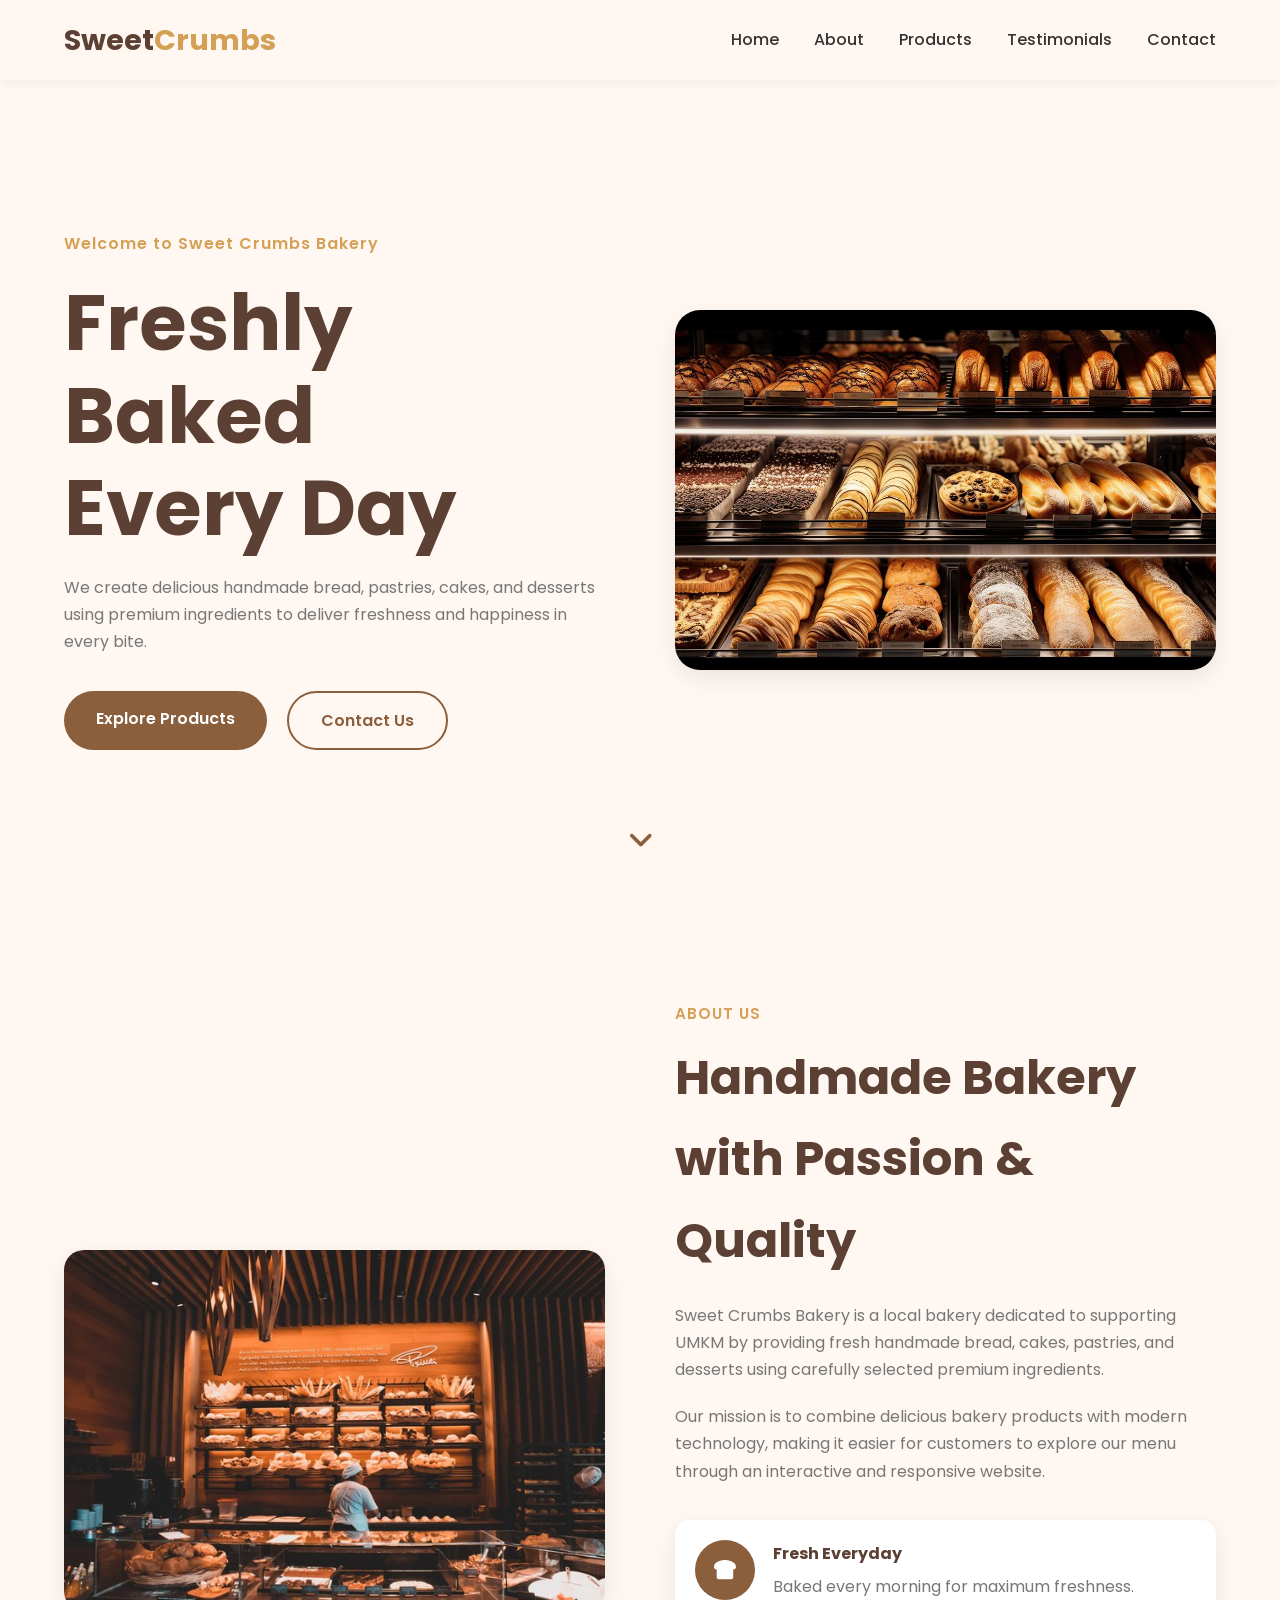
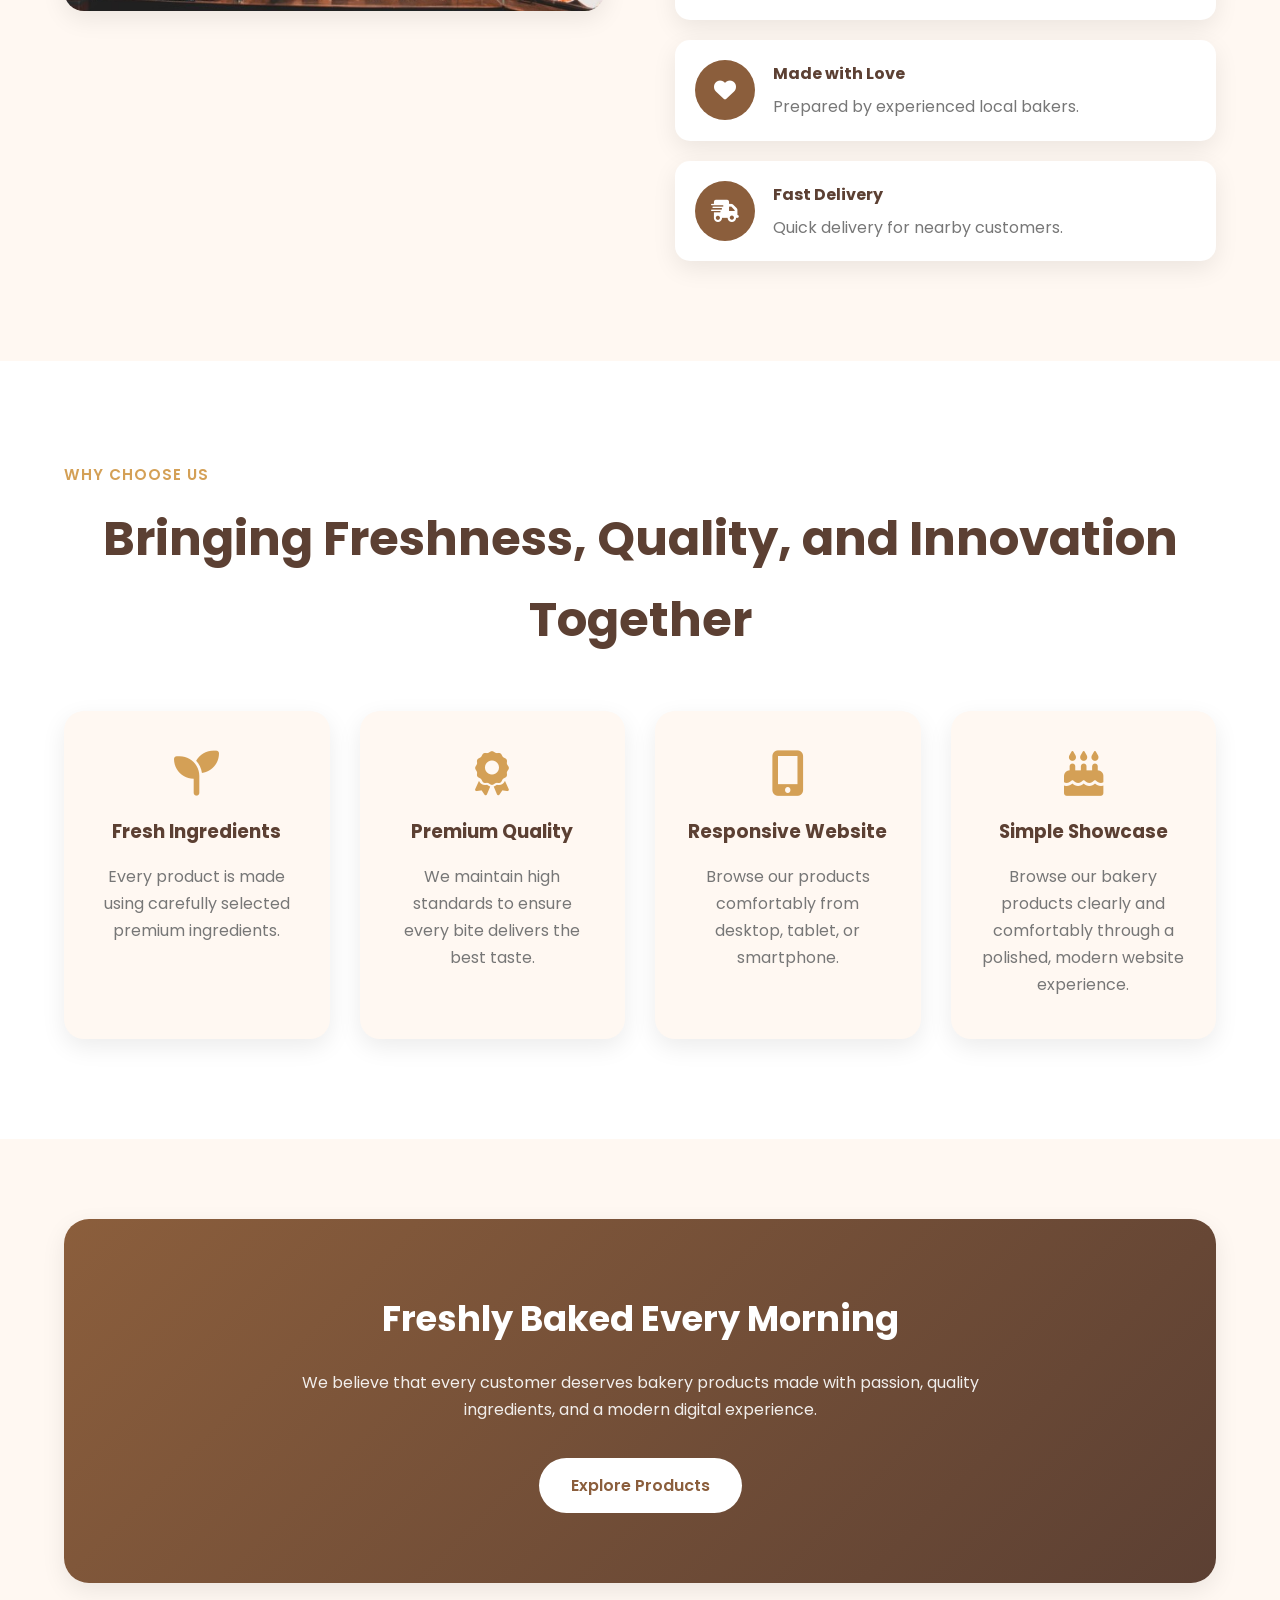
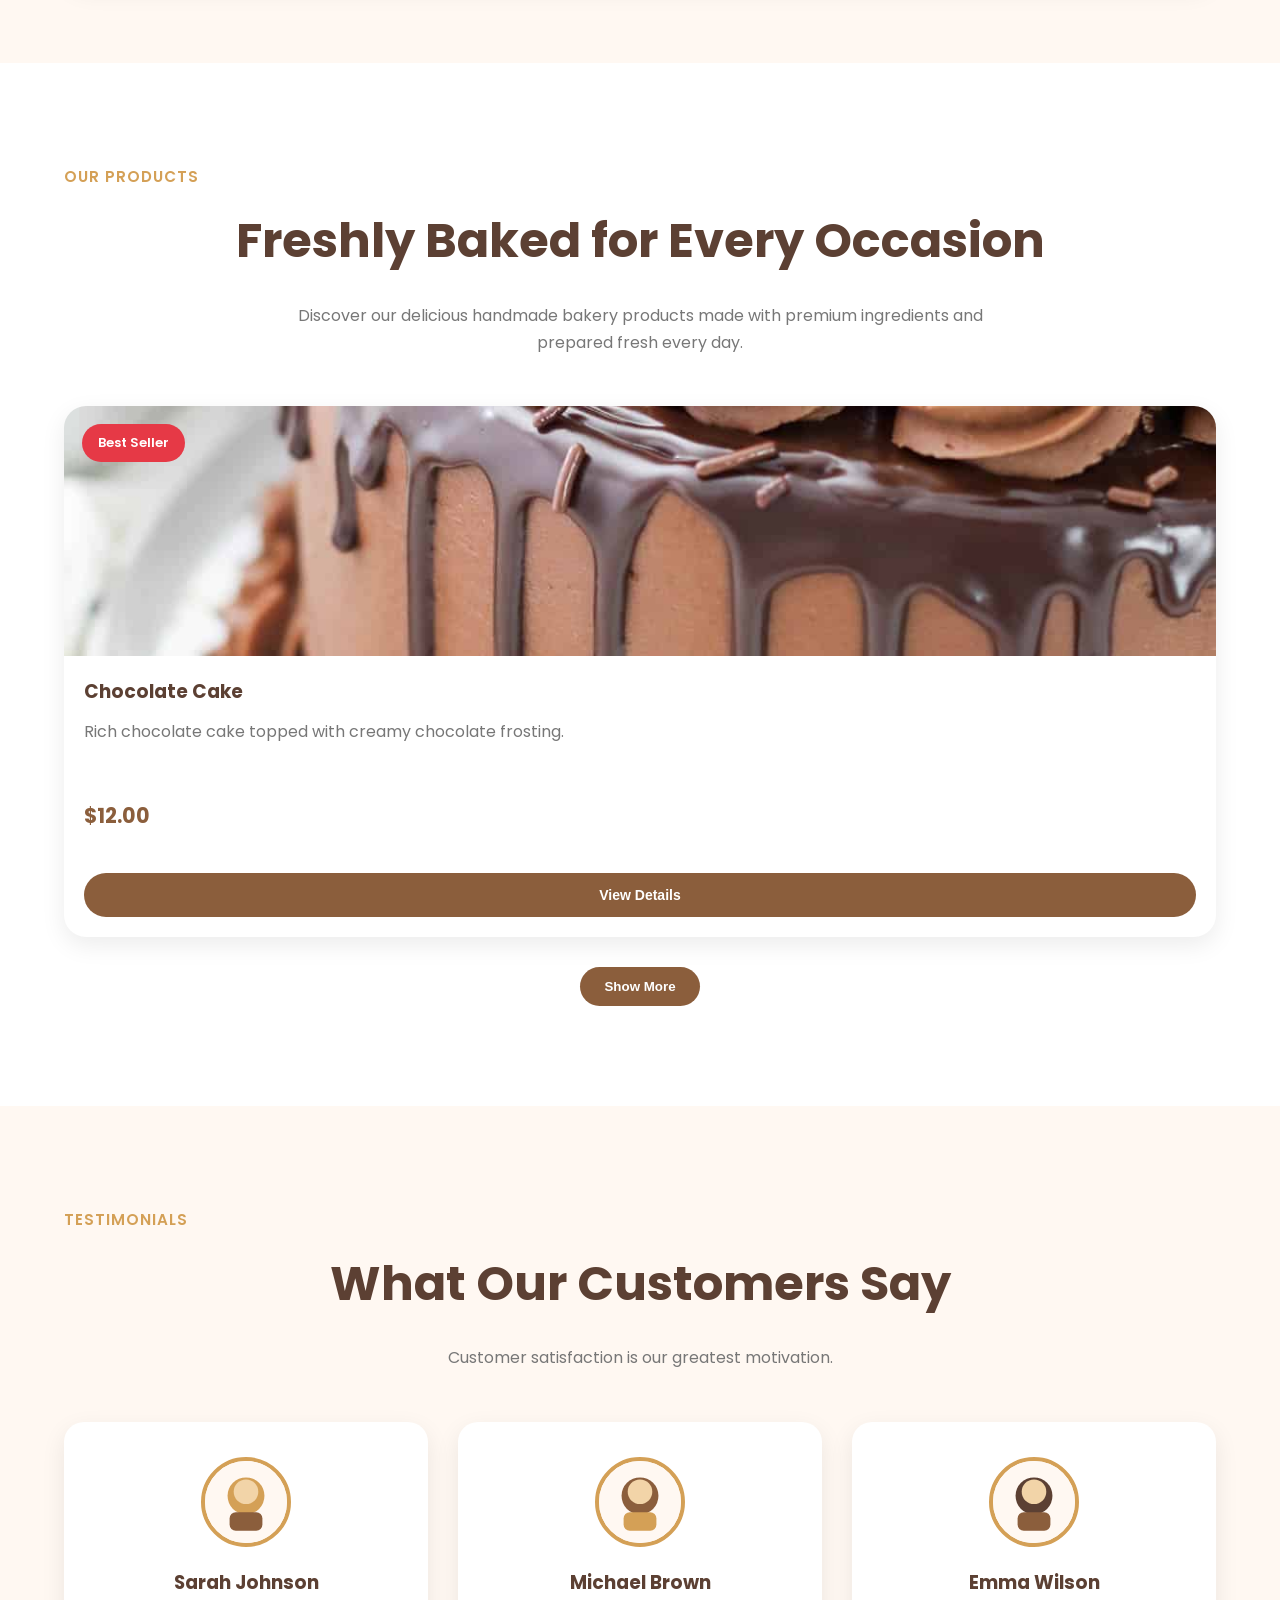
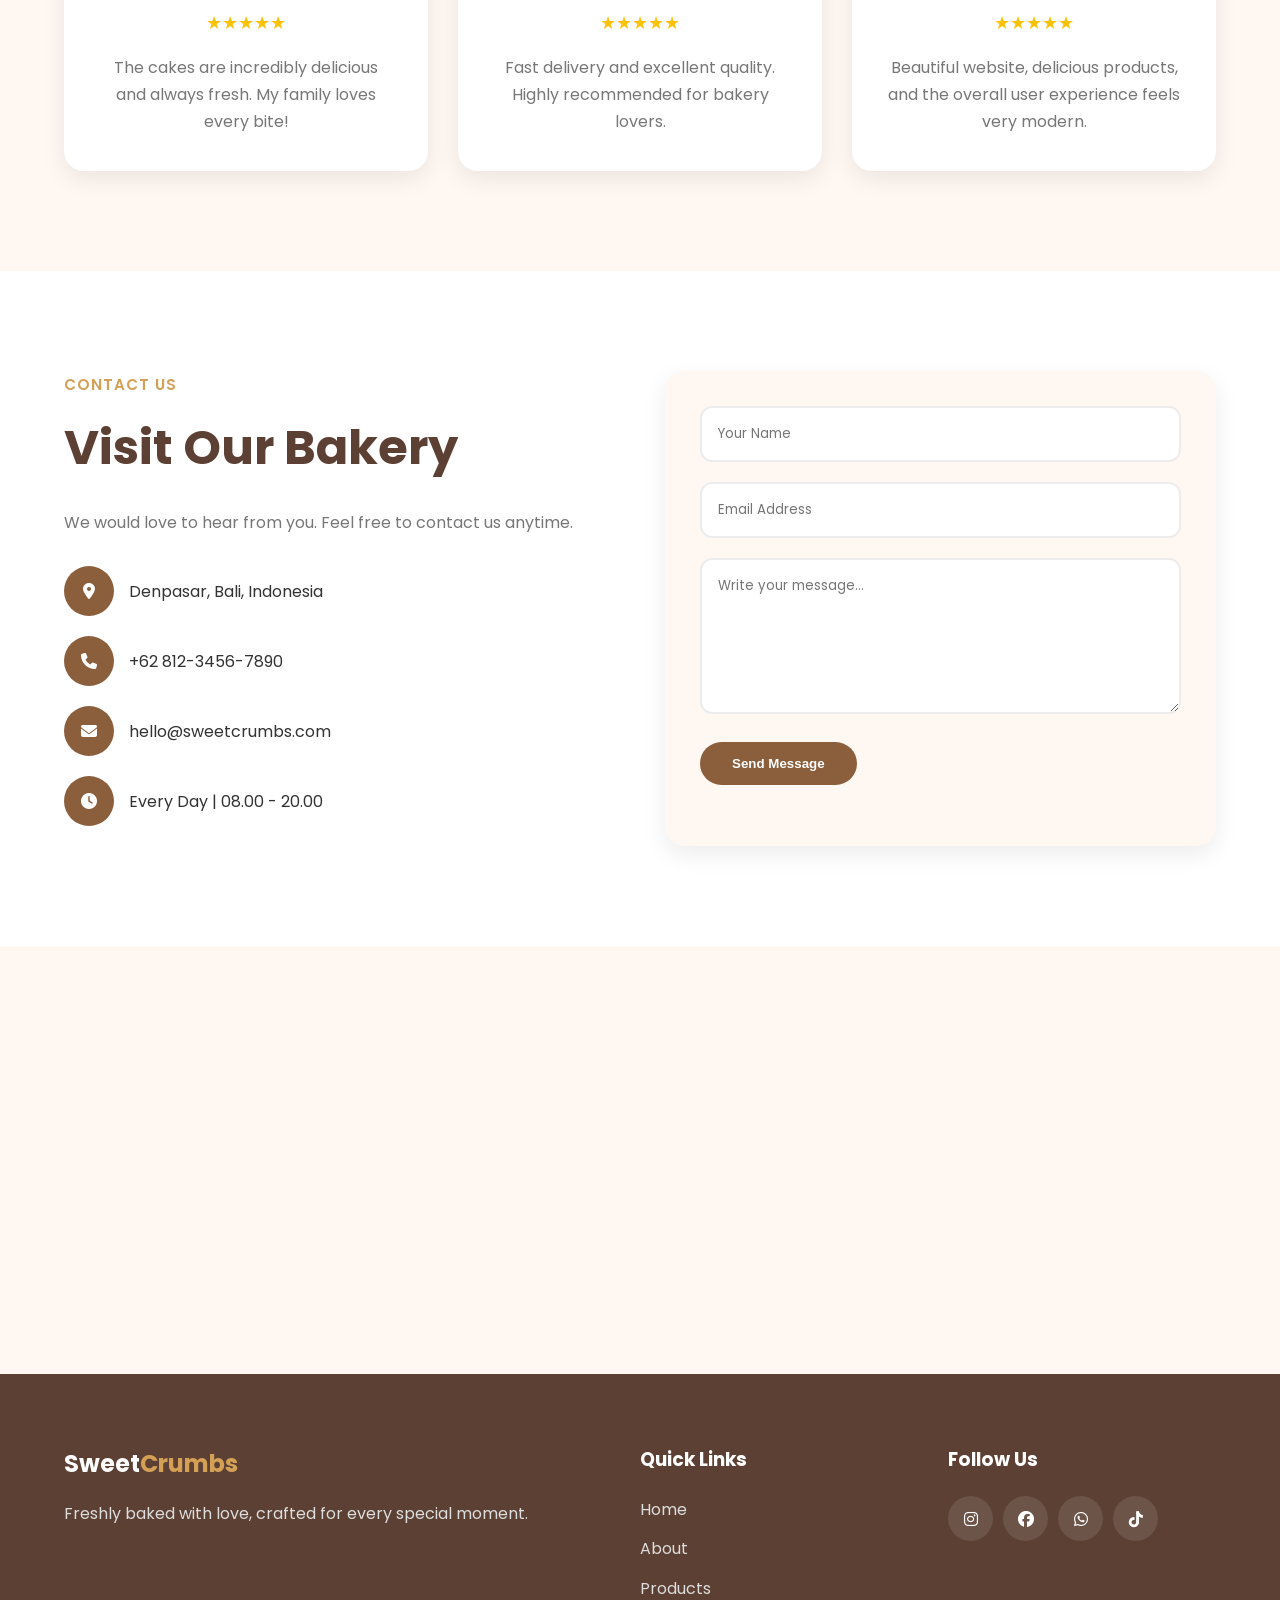
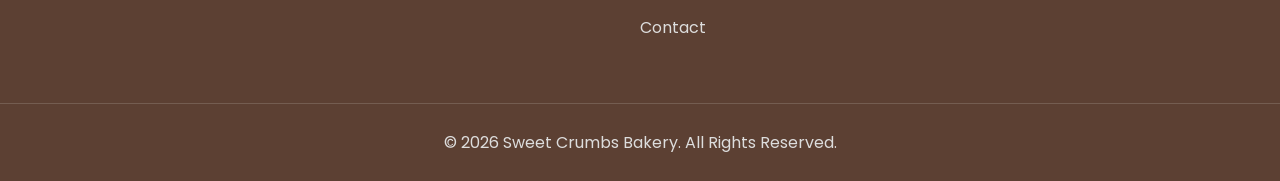
==== commit 57b9e376: "Update website" ====
--- a/index.html
+++ b/index.html
@@ -4,125 +4,207 @@
     <meta charset="UTF-8" />
     <meta name="viewport" content="width=device-width, initial-scale=1.0" />
     <title>Sweet Crumbs Bakery</title>
-
+    <link rel="preconnect" href="https://fonts.googleapis.com" />
+    <link rel="preconnect" href="https://fonts.gstatic.com" crossorigin />
+    <link href="https://fonts.googleapis.com/css2?family=Poppins:wght@300;400;500;600;700;800&display=swap" rel="stylesheet" />
     <link rel="stylesheet" href="css/style.css" />
+    <link rel="stylesheet" href="https://cdnjs.cloudflare.com/ajax/libs/font-awesome/6.6.0/css/all.min.css" />
   </head>
-  <body class="home-page">
-    <header>
-      <h2>Sweet Crumbs</h2>
-      <nav>
-        <a href="index.html">Home</a>
-        <a href="products.html">Products</a>
-        <a href="about.html">About Us</a>
-        <a href="contact.html">Contact</a>
+  <body>
+    <header class="header">
+      <nav class="navbar">
+        <div class="container nav-container">
+          <a href="#home" class="logo">Sweet<span>Crumbs</span></a>
+          <button class="hamburger" type="button" aria-label="Open navigation menu">
+            <span></span><span></span><span></span>
+          </button>
+          <ul class="nav-menu">
+            <li><a href="#home">Home</a></li>
+            <li><a href="#about">About</a></li>
+            <li><a href="#products">Products</a></li>
+            <li><a href="#testimonial">Testimonials</a></li>
+            <li><a href="#contact">Contact</a></li>
+          </ul>
+        </div>
       </nav>
     </header>
 
-    <section class="hero">
-      <div>
-        <h1>Freshly Baked Every Morning</h1>
-        <p>
-          Helping local bakery UMKM showcase delicious bread, cakes, pastries,
-          and homemade treats.
-        </p>
-        <a class="btn" href="products.html">Explore Products</a>
+    <main>
+      <section class="hero" id="home">
+        <div class="container hero-container">
+          <div class="hero-content">
+            <p class="hero-tagline">Welcome to Sweet Crumbs Bakery</p>
+            <h1>Freshly Baked<br />Every Day</h1>
+            <p class="hero-description">We create delicious handmade bread, pastries, cakes, and desserts using premium ingredients to deliver freshness and happiness in every bite.</p>
+            <div class="hero-buttons">
+              <a href="#products" class="btn btn-primary">Explore Products</a>
+              <a href="#contact" class="btn btn-secondary">Contact Us</a>
+            </div>
+          </div>
+          <div class="hero-image">
+            <img src="images/hero/hero.jpg" alt="Fresh bakery products" />
+          </div>
+        </div>
+        <div class="scroll-down"><a href="#about" aria-label="Scroll to about section"><i class="fa-solid fa-angle-down"></i></a></div>
+      </section>
+
+      <section class="about section" id="about">
+        <div class="container about-container">
+          <div class="about-image"><img src="images/hero/about.jpg" alt="Bakery interior" /></div>
+          <div class="about-content">
+            <span class="section-subtitle">About Us</span>
+            <h2 class="section-title">Handmade Bakery with Passion &amp; Quality</h2>
+            <p>Sweet Crumbs Bakery is a local bakery dedicated to supporting UMKM by providing fresh handmade bread, cakes, pastries, and desserts using carefully selected premium ingredients.</p>
+            <p>Our mission is to combine delicious bakery products with modern technology, making it easier for customers to explore our menu through an interactive and responsive website.</p>
+            <div class="about-features">
+              <div class="feature-item"><i class="fa-solid fa-bread-slice"></i><div><h4>Fresh Everyday</h4><p>Baked every morning for maximum freshness.</p></div></div>
+              <div class="feature-item"><i class="fa-solid fa-heart"></i><div><h4>Made with Love</h4><p>Prepared by experienced local bakers.</p></div></div>
+              <div class="feature-item"><i class="fa-solid fa-truck-fast"></i><div><h4>Fast Delivery</h4><p>Quick delivery for nearby customers.</p></div></div>
+            </div>
+          </div>
+        </div>
+      </section>
+
+      <section class="why-us section">
+        <div class="container">
+          <span class="section-subtitle">Why Choose Us</span>
+          <h2 class="section-title center">Bringing Freshness, Quality, and Innovation Together</h2>
+          <div class="why-grid">
+            <div class="why-card"><i class="fa-solid fa-seedling"></i><h3>Fresh Ingredients</h3><p>Every product is made using carefully selected premium ingredients.</p></div>
+            <div class="why-card"><i class="fa-solid fa-award"></i><h3>Premium Quality</h3><p>We maintain high standards to ensure every bite delivers the best taste.</p></div>
+            <div class="why-card"><i class="fa-solid fa-mobile-screen-button"></i><h3>Responsive Website</h3><p>Browse our products comfortably from desktop, tablet, or smartphone.</p></div>
+            <div class="why-card"><i class="fa-solid fa-cake-candles"></i><h3>Simple Showcase</h3><p>Browse our bakery products clearly and comfortably through a polished, modern website experience.</p></div>
+          </div>
+        </div>
+      </section>
+
+      <section class="highlight">
+        <div class="container highlight-container">
+          <div class="highlight-box">
+            <h2>Freshly Baked Every Morning</h2>
+            <p>We believe that every customer deserves bakery products made with passion, quality ingredients, and a modern digital experience.</p>
+            <a href="#products" class="btn btn-primary">Explore Products</a>
+          </div>
+        </div>
+      </section>
+
+      <section class="products section" id="products">
+        <div class="container">
+          <span class="section-subtitle">Our Products</span>
+          <h2 class="section-title center">Freshly Baked for Every Occasion</h2>
+          <p class="section-description center">Discover our delicious handmade bakery products made with premium ingredients and prepared fresh every day.</p>
+          <div class="product-grid">
+            <article class="product-card cake" data-product="chocolate-cake">
+              <span class="badge">Best Seller</span>
+              <img src="images/products/chocolate-cake.jpg" alt="Chocolate Cake" />
+              <h3>Chocolate Cake</h3>
+              <p>Rich chocolate cake topped with creamy chocolate frosting.</p>
+              <div class="price">$12.00</div>
+              <div class="product-buttons">
+                <button class="btn btn-primary product-detail-btn" type="button">View Details</button>
+              </div>
+            </article>
+            <article class="product-card cake product-card--extra" data-product="red-velvet-cake">
+              <img src="images/products/red-velvet.jpg" alt="Red Velvet Cake" />
+              <h3>Red Velvet Cake</h3>
+              <p>Soft red velvet cake with delicious cream cheese frosting.</p>
+              <div class="price">$13.00</div>
+              <div class="product-buttons">
+                <button class="btn btn-primary product-detail-btn" type="button">View Details</button>
+              </div>
+            </article>
+            <article class="product-card pastry product-card--extra" data-product="butter-croissant">
+              <img src="images/products/croissant.jpg" alt="Butter Croissant" />
+              <h3>Butter Croissant</h3>
+              <p>Crispy buttery croissant baked fresh every morning.</p>
+              <div class="price">$5.00</div>
+              <div class="product-buttons">
+                <button class="btn btn-primary product-detail-btn" type="button">View Details</button>
+              </div>
+            </article>
+            <article class="product-card bread product-card--extra" data-product="garlic-bread">
+              <img src="images/products/garlic-bread.webp" alt="Garlic Bread" />
+              <h3>Garlic Bread</h3>
+              <p>Crispy bread with garlic butter and herbs.</p>
+              <div class="price">$6.00</div>
+              <div class="product-buttons">
+                <button class="btn btn-primary product-detail-btn" type="button">View Details</button>
+              </div>
+            </article>
+          </div>
+          <div class="show-more-wrap">
+            <button class="show-more-btn" data-show-more type="button">Show More</button>
+          </div>
+        </div>
+      </section>
+
+      <section class="testimonial section" id="testimonial">
+        <div class="container">
+          <span class="section-subtitle">Testimonials</span>
+          <h2 class="section-title center">What Our Customers Say</h2>
+          <p class="section-description center">Customer satisfaction is our greatest motivation.</p>
+          <div class="testimonial-grid">
+            <div class="testimonial-card"><img src="images/customers/customer1.svg" alt="Customer" /><h3>Sarah Johnson</h3><div class="stars">★★★★★</div><p>The cakes are incredibly delicious and always fresh. My family loves every bite!</p></div>
+            <div class="testimonial-card"><img src="images/customers/customer2.svg" alt="Customer" /><h3>Michael Brown</h3><div class="stars">★★★★★</div><p>Fast delivery and excellent quality. Highly recommended for bakery lovers.</p></div>
+            <div class="testimonial-card"><img src="images/customers/customer3.svg" alt="Customer" /><h3>Emma Wilson</h3><div class="stars">★★★★★</div><p>Beautiful website, delicious products, and the overall user experience feels very modern.</p></div>
+          </div>
+        </div>
+      </section>
+
+      <section class="contact section" id="contact">
+        <div class="container contact-container">
+          <div class="contact-info">
+            <span class="section-subtitle">Contact Us</span>
+            <h2 class="section-title">Visit Our Bakery</h2>
+            <p>We would love to hear from you. Feel free to contact us anytime.</p>
+            <div class="contact-item"><i class="fa-solid fa-location-dot"></i><span>Denpasar, Bali, Indonesia</span></div>
+            <div class="contact-item"><i class="fa-solid fa-phone"></i><span>+62 812-3456-7890</span></div>
+            <div class="contact-item"><i class="fa-solid fa-envelope"></i><span>hello@sweetcrumbs.com</span></div>
+            <div class="contact-item"><i class="fa-solid fa-clock"></i><span>Every Day | 08.00 - 20.00</span></div>
+          </div>
+          <div class="contact-form">
+            <form>
+              <input type="text" placeholder="Your Name" required />
+              <input type="email" placeholder="Email Address" required />
+              <textarea rows="6" placeholder="Write your message..." required></textarea>
+              <button type="submit" class="btn btn-primary">Send Message</button>
+              <p class="form-status" aria-live="polite"></p>
+            </form>
+          </div>
+        </div>
+      </section>
+
+      <section class="map" aria-label="Bakery location map">
+        <iframe src="https://www.google.com/maps?q=Denpasar,Bali&output=embed" loading="lazy"></iframe>
+      </section>
+    </main>
+
+    <div class="modal-overlay" id="productModalOverlay">
+      <div class="modal" role="dialog" aria-modal="true" aria-labelledby="modalTitle">
+        <button class="modal-close" type="button" aria-label="Close product details">×</button>
+        <img class="modal-image" src="" alt="Product preview" />
+        <div class="modal-content">
+          <h3 id="modalTitle"></h3>
+          <p class="modal-price"></p>
+          <p class="modal-description"></p>
+          <div class="modal-ingredients">
+            <h4>Ingredients</h4>
+            <ul id="modalIngredients"></ul>
+          </div>
+        </div>
       </div>
-    </section>
-
-    <section>
-      <h2 class="section-title">Featured Products</h2>
-      <div class="grid">
-        <div class="card">
-          <img
-            src="https://images.unsplash.com/photo-1519864600265-abb23847ef2c?auto=format&fit=crop&w=600&q=80"
-          />
-          <div class="card-content">
-            <h3>Chocolate Cake</h3>
-            <p>Soft premium chocolate cake.</p>
-          </div>
-        </div>
-        <div class="card">
-          <img
-            src="https://images.unsplash.com/photo-1483695028939-5bb13f8648b0?auto=format&fit=crop&w=600&q=80"
-          />
-          <div class="card-content">
-            <h3>Croissant</h3>
-            <p>Fresh buttery croissant.</p>
-          </div>
-        </div>
-        <div class="card">
-          <img
-            src="https://images.unsplash.com/photo-1504754524776-8f4f37790ca0?auto=format&fit=crop&w=600&q=80"
-          />
-          <div class="card-content">
-            <h3>Donut</h3>
-            <p>Colorful handmade donut.</p>
-          </div>
-        </div>
-        <div class="card">
-          <img
-            src="https://images.unsplash.com/photo-1512058564366-18510be2db19?auto=format&fit=crop&w=600&q=80"
-          />
-          <div class="card-content">
-            <h3>Cookies</h3>
-            <p>Crunchy homemade cookies.</p>
-          </div>
-        </div>
+    </div>
+
+    <footer class="footer">
+      <div class="container footer-container">
+        <div class="footer-logo"><h2>Sweet<span>Crumbs</span></h2><p>Freshly baked with love, crafted for every special moment.</p></div>
+        <div class="footer-links"><h3>Quick Links</h3><a href="#home">Home</a><a href="#about">About</a><a href="#products">Products</a><a href="#contact">Contact</a></div>
+        <div class="footer-social"><h3>Follow Us</h3><a href="#"><i class="fab fa-instagram"></i></a><a href="#"><i class="fab fa-facebook"></i></a><a href="#"><i class="fab fa-whatsapp"></i></a><a href="#"><i class="fab fa-tiktok"></i></a></div>
       </div>
-    </section>
-
-    <section>
-      <h2>Why Choose Us?</h2>
-      <div class="features">
-        <div class="feature">
-          <h3>Fresh Everyday</h3>
-          <p>Baked every morning.</p>
-        </div>
-        <div class="feature">
-          <h3>Premium Ingredients</h3>
-          <p>Quality ingredients.</p>
-        </div>
-        <div class="feature">
-          <h3>Affordable Price</h3>
-          <p>Best value for everyone.</p>
-        </div>
-        <div class="feature">
-          <h3>Support UMKM</h3>
-          <p>Empowering local businesses.</p>
-        </div>
-      </div>
-    </section>
-
-    <section class="section--split">
-      <img
-        src="https://images.unsplash.com/photo-1517433670267-08bbd4be890f?auto=format&fit=crop&w=900&q=80"
-      />
-      <div>
-        <h2 class="section-title">About Sweet Crumbs</h2>
-        <p>
-          Sweet Crumbs is a platform concept for helping bakery UMKM introduce
-          products online. Customers can browse catalogs, discover new products,
-          and contact the bakery easily.
-        </p>
-        <br /><a class="btn" href="about.html">Learn More</a>
-      </div>
-    </section>
-
-    <section class="section section--testimonial">
-      <h2 class="section-title">Customer Reviews</h2>
-      <p>"The bread is soft, fresh, and delicious every time!" ⭐⭐⭐⭐⭐</p>
-    </section>
-
-    <section class="section section--cta">
-      <h2>Ready to Taste Our Bakery?</h2>
-      <p>Browse our delicious collection today.</p>
-      <br />
-      <a class="btn" href="products.html">View Products</a>
-    </section>
-
-    <footer>
-      <p>Sweet Crumbs Bakery © 2026</p>
-      <p>Email: hello@sweetcrumbs.com | WhatsApp: +62 812-3456-7890</p>
+      <div class="footer-bottom"><p>© 2026 Sweet Crumbs Bakery. All Rights Reserved.</p></div>
     </footer>
+
+    <button id="backToTop" type="button" aria-label="Back to top"><i class="fa-solid fa-arrow-up"></i></button>
+    <script src="js/script.js"></script>
   </body>
 </html>
--- a/css/style.css
+++ b/css/style.css
@@ -1,463 +1,169 @@
 :root {
-  --background: #fff8f0;
-  --surface: #ffffff;
+  --primary: #8b5e3c;
+  --secondary: #d4a056;
+  --dark: #5c4033;
+  --light: #fff8f2;
+  --white: #ffffff;
   --text: #333333;
-  --muted: #6c5a50;
-  --brand: #8b5e3c;
-  --accent: #d4a056;
-  --dark: #5c4033;
-  --radius: 18px;
-  --shadow: 0 16px 40px rgba(0, 0, 0, 0.08);
-  --max-width: 1200px;
+  --gray: #777777;
+  --border: #ececec;
+  --shadow: 0 8px 25px rgba(0, 0, 0, 0.08);
+  --transition: 0.3s ease;
 }
-
-/* Global */
-* {
-  margin: 0;
-  padding: 0;
-  box-sizing: border-box;
+* { margin: 0; padding: 0; box-sizing: border-box; }
+html { scroll-behavior: smooth; }
+body { font-family: "Poppins", sans-serif; background: var(--light); color: var(--text); line-height: 1.7; }
+img { width: 100%; display: block; }
+a { text-decoration: none; color: inherit; }
+ul { list-style: none; }
+button { border: none; outline: none; cursor: pointer; }
+.container { width: 90%; max-width: 1200px; margin: 0 auto; }
+.section { padding: 100px 0; }
+.section-subtitle { display: inline-block; color: var(--secondary); font-size: 0.95rem; font-weight: 600; margin-bottom: 10px; letter-spacing: 1px; text-transform: uppercase; }
+.section-title { font-size: clamp(2rem, 4vw, 3rem); color: var(--dark); margin-bottom: 20px; font-weight: 700; }
+.center { text-align: center; }
+.section-description { max-width: 700px; margin: 0 auto 50px; color: var(--gray); }
+.btn { display: inline-block; padding: 14px 32px; border-radius: 50px; font-weight: 600; transition: var(--transition); }
+.btn-primary { background: var(--primary); color: var(--white); }
+.btn-primary:hover { background: var(--dark); transform: translateY(-3px); }
+.btn-secondary { background: transparent; border: 2px solid var(--primary); color: var(--primary); }
+.btn-secondary:hover { background: var(--primary); color: white; }
+.header { position: fixed; width: 100%; top: 0; left: 0; z-index: 999; background: rgba(255, 248, 242, 0.92); backdrop-filter: blur(12px); box-shadow: 0 3px 12px rgba(0, 0, 0, 0.05); }
+.header.sticky { background: #ffffff; box-shadow: 0 5px 20px rgba(0, 0, 0, 0.08); }
+.navbar { height: 80px; }
+.nav-container { display: flex; justify-content: space-between; align-items: center; height: 100%; }
+.logo { font-size: 1.8rem; font-weight: 700; color: var(--dark); }
+.logo span { color: var(--secondary); }
+.nav-menu { display: flex; gap: 35px; }
+.nav-menu a { font-weight: 500; position: relative; transition: var(--transition); }
+.nav-menu a:hover { color: var(--primary); }
+.nav-menu a::after { content: ""; position: absolute; left: 0; bottom: -6px; width: 0; height: 2px; background: var(--secondary); transition: 0.3s; }
+.nav-menu a:hover::after { width: 100%; }
+.hamburger { display: none; flex-direction: column; gap: 6px; background: transparent; }
+.hamburger span { width: 28px; height: 3px; background: var(--dark); border-radius: 5px; transition: var(--transition); }
+.hamburger.is-active span:nth-child(1) { transform: rotate(45deg) translate(6px, 6px); }
+.hamburger.is-active span:nth-child(2) { opacity: 0; }
+.hamburger.is-active span:nth-child(3) { transform: rotate(-45deg) translate(6px, -6px); }
+.hero { min-height: 100vh; display: flex; align-items: center; position: relative; overflow: hidden; padding-top: 80px; }
+.hero-container { display: grid; grid-template-columns: 1fr 1fr; align-items: center; gap: 70px; }
+.hero-content h1 { font-size: clamp(2.8rem, 6vw, 4.8rem); color: var(--dark); line-height: 1.2; margin: 20px 0; }
+.hero-description { color: var(--gray); margin-bottom: 35px; }
+.hero-tagline { color: var(--secondary); font-weight: 600; letter-spacing: 1px; }
+.hero-buttons { display: flex; gap: 20px; flex-wrap: wrap; }
+.hero-image img { border-radius: 25px; box-shadow: var(--shadow); }
+.scroll-down { position: absolute; bottom: 35px; left: 50%; transform: translateX(-50%); animation: bounce 2s infinite; }
+.scroll-down a { font-size: 1.8rem; color: var(--primary); }
+@keyframes bounce { 0%, 20%, 50%, 80%, 100% { transform: translateY(0); } 40% { transform: translateY(-10px); } 60% { transform: translateY(-5px); } }
+.about-container { display: grid; grid-template-columns: 1fr 1fr; align-items: center; gap: 70px; }
+.about-image img { border-radius: 20px; box-shadow: var(--shadow); }
+.about-content p { margin-bottom: 20px; color: var(--gray); }
+.about-features { display: flex; flex-direction: column; gap: 20px; margin-top: 35px; }
+.feature-item { display: flex; align-items: flex-start; gap: 18px; background: #fff; padding: 20px; border-radius: 15px; box-shadow: var(--shadow); transition: var(--transition); }
+.feature-item:hover { transform: translateY(-8px); }
+.feature-item i { width: 60px; height: 60px; background: var(--primary); color: white; display: flex; align-items: center; justify-content: center; border-radius: 50%; font-size: 22px; }
+.feature-item h4 { color: var(--dark); margin-bottom: 6px; }
+.feature-item p { margin: 0; color: var(--gray); }
+.why-us { background: #fff; }
+.why-grid { display: grid; grid-template-columns: repeat(auto-fit, minmax(250px, 1fr)); gap: 30px; margin-top: 50px; }
+.why-card { background: var(--light); padding: 40px 30px; text-align: center; border-radius: 20px; box-shadow: var(--shadow); transition: 0.35s; }
+.why-card:hover { transform: translateY(-10px); }
+.why-card i { font-size: 45px; color: var(--secondary); margin-bottom: 20px; }
+.why-card h3 { margin-bottom: 15px; color: var(--dark); }
+.why-card p { color: var(--gray); }
+.highlight { padding: 80px 0; }
+.highlight-container { display: flex; justify-content: center; }
+.highlight-box { width: 100%; background: linear-gradient(135deg, var(--primary), var(--dark)); color: white; padding: 70px 50px; border-radius: 25px; text-align: center; box-shadow: var(--shadow); }
+.highlight-box h2 { font-size: 2.2rem; margin-bottom: 20px; }
+.highlight-box p { max-width: 700px; margin: 0 auto 35px; opacity: 0.9; }
+.highlight-box .btn-primary { background: white; color: var(--primary); }
+.highlight-box .btn-primary:hover { background: var(--secondary); color: white; }
+.products { background: #fff; }
+.product-grid { display: grid; grid-template-columns: repeat(auto-fit, minmax(240px, 1fr)); gap: 35px; }
+.product-card { background: white; border-radius: 22px; overflow: hidden; box-shadow: var(--shadow); transition: 0.35s; position: relative; }
+.product-card:hover { transform: translateY(-10px); box-shadow: 0 20px 35px rgba(0, 0, 0, 0.12); }
+.product-card img { width: 100%; height: 250px; object-fit: cover; transition: 0.4s; }
+.product-card:hover img { transform: scale(1.06); }
+.product-card h3 { margin: 20px 20px 10px; color: var(--dark); }
+.product-card p { margin: 0 20px; color: var(--gray); min-height: 60px; }
+.price { margin: 20px; font-size: 1.3rem; font-weight: 700; color: var(--primary); }
+.badge { position: absolute; top: 18px; left: 18px; background: #e63946; color: white; padding: 8px 16px; border-radius: 30px; font-size: 13px; font-weight: 600; z-index: 2; }
+.product-buttons { display: flex; gap: 10px; padding: 20px; flex-wrap: wrap; }
+.product-buttons .btn { flex: 1; text-align: center; font-size: 14px; }
+.product-card.is-hidden { display: none !important; }
+.show-more-wrap { display: flex; justify-content: center; margin-top: 30px; }
+.show-more-btn { padding: 12px 24px; border-radius: 50px; background: var(--primary); color: white; font-weight: 600; }
+.show-more-btn:hover { background: var(--dark); }
+.modal-overlay { position: fixed; inset: 0; background: rgba(0, 0, 0, 0.65); display: none; align-items: center; justify-content: center; padding: 20px; z-index: 1100; }
+.modal-overlay.is-open { display: flex; }
+.modal { background: white; width: min(100%, 760px); border-radius: 24px; padding: 30px; position: relative; display: grid; grid-template-columns: 1fr 1fr; gap: 24px; box-shadow: var(--shadow); animation: fadeInUp 0.25s ease; }
+.modal-close { position: absolute; top: 16px; right: 16px; width: 42px; height: 42px; border-radius: 50%; background: var(--light); color: var(--dark); font-size: 22px; }
+.modal-image { width: 100%; height: 100%; min-height: 260px; object-fit: cover; border-radius: 18px; }
+.modal-content h3 { color: var(--dark); margin-bottom: 8px; font-size: 1.5rem; }
+.modal-price { color: var(--primary); font-weight: 700; font-size: 1.2rem; margin-bottom: 12px; }
+.modal-description { color: var(--gray); margin-bottom: 16px; }
+.modal-ingredients h4 { color: var(--dark); margin-bottom: 8px; }
+.modal-ingredients ul { padding-left: 18px; color: var(--gray); }
+.modal-ingredients li { margin-bottom: 6px; }
+body.modal-open { overflow: hidden; }
+.testimonial { background: var(--light); }
+.testimonial-grid { display: grid; grid-template-columns: repeat(auto-fit, minmax(280px, 1fr)); gap: 30px; margin-top: 50px; }
+.testimonial-card { background: white; border-radius: 20px; padding: 35px; text-align: center; box-shadow: var(--shadow); transition: 0.35s; }
+.testimonial-card:hover { transform: translateY(-10px); }
+.testimonial-card img { width: 90px; height: 90px; border-radius: 50%; object-fit: cover; margin: 0 auto 20px; border: 4px solid var(--secondary); }
+.testimonial-card h3 { color: var(--dark); margin-bottom: 10px; }
+.stars { color: #ffc107; font-size: 18px; margin-bottom: 15px; }
+.testimonial-card p { color: var(--gray); }
+.contact { background: white; }
+.contact-container { display: grid; grid-template-columns: 1fr 1fr; gap: 50px; }
+.contact-info p { color: var(--gray); margin: 20px 0 30px; }
+.contact-item { display: flex; align-items: center; gap: 15px; margin-bottom: 20px; }
+.contact-item i { width: 50px; height: 50px; background: var(--primary); color: white; display: flex; align-items: center; justify-content: center; border-radius: 50%; }
+.contact-form { background: var(--light); padding: 35px; border-radius: 20px; box-shadow: var(--shadow); }
+.contact-form input, .contact-form textarea { width: 100%; padding: 16px; margin-bottom: 20px; border: 2px solid var(--border); border-radius: 12px; outline: none; font-family: inherit; transition: 0.3s; }
+.contact-form input:focus, .contact-form textarea:focus { border-color: var(--primary); }
+.map iframe { width: 100%; height: 420px; border: none; }
+.footer { background: var(--dark); color: white; padding-top: 70px; }
+.footer-container { display: grid; grid-template-columns: 2fr 1fr 1fr; gap: 40px; }
+.footer-logo span { color: var(--secondary); }
+.footer-logo p { margin-top: 15px; color: #ddd; }
+.footer-links h3, .footer-social h3 { margin-bottom: 20px; }
+.footer-links a { display: block; margin-bottom: 12px; color: #ddd; transition: 0.3s; }
+.footer-links a:hover { color: var(--secondary); padding-left: 6px; }
+.footer-social a { width: 45px; height: 45px; display: inline-flex; justify-content: center; align-items: center; background: rgba(255, 255, 255, 0.1); border-radius: 50%; margin-right: 10px; transition: 0.3s; }
+.footer-social a:hover { background: var(--secondary); transform: translateY(-5px); }
+.footer-bottom { margin-top: 50px; text-align: center; padding: 25px 0; border-top: 1px solid rgba(255, 255, 255, 0.15); color: #ddd; }
+#backToTop { position: fixed; right: 25px; bottom: 25px; width: 55px; height: 55px; border-radius: 50%; background: var(--primary); color: white; font-size: 20px; display: none; justify-content: center; align-items: center; box-shadow: var(--shadow); transition: 0.3s; z-index: 999; }
+#backToTop:hover { background: var(--secondary); transform: translateY(-5px); }
+@media (max-width: 991px) {
+  .hero-container, .about-container, .contact-container { grid-template-columns: 1fr; }
+  .hero-buttons { justify-content: center; }
+  .hero-content, .about-content { text-align: center; }
+  .nav-menu { position: absolute; top: 80px; left: -100%; width: 100%; background: white; flex-direction: column; padding: 30px; transition: 0.4s; box-shadow: 0 10px 20px rgba(0, 0, 0, 0.08); }
+  .nav-menu.open { left: 0; }
+  .hamburger { display: flex; }
+  .about-image { order: -1; }
+  .footer-container { grid-template-columns: 1fr; text-align: center; }
+  .footer-social { margin-top: 20px; }
 }
-
-html {
-  scroll-behavior: smooth;
+@media (max-width: 768px) {
+  .section { padding: 80px 0; }
+  .section-title { font-size: 2rem; }
+  .logo { font-size: 1.5rem; }
+  .btn { padding: 12px 24px; }
+  .feature-item { flex-direction: column; align-items: center; text-align: center; }
+  .highlight-box { padding: 40px 25px; }
+  .product-grid { grid-template-columns: 1fr; }
+  .product-buttons { flex-direction: column; }
+  .product-buttons .btn { width: 100%; }
+  .modal { grid-template-columns: 1fr; padding: 24px; }
+  .modal-image { min-height: 220px; }
+  .contact-form { padding: 25px; }
+  .map iframe { height: 320px; }
+  .testimonial-grid { grid-template-columns: 1fr; }
 }
-
-body {
-  font-family: Arial, sans-serif;
-  background: var(--background);
-  color: var(--text);
-  line-height: 1.7;
-  min-height: 100vh;
+@media (max-width: 576px) {
+  .footer-social a { margin: 5px; }
+  #backToTop { width: 48px; height: 48px; font-size: 18px; right: 15px; bottom: 15px; }
+  .contact-item { align-items: flex-start; }
+  .contact-item i { width: 45px; height: 45px; }
 }
-
-a {
-  color: inherit;
-  text-decoration: none;
-}
-
-img {
-  max-width: 100%;
-  display: block;
-}
-
-ul {
-  list-style: none;
-}
-
-section {
-  padding: 60px 8%;
-}
-
-.container {
-  width: min(100%, calc(var(--max-width) - 2rem));
-  margin: 0 auto;
-}
-
-.grid {
-  display: grid;
-  grid-template-columns: repeat(auto-fit, minmax(220px, 1fr));
-  gap: 24px;
-}
-
-/* Header */
-header {
-  background: var(--brand);
-  color: #fff;
-  padding: 1.25rem 8%;
-  display: flex;
-  justify-content: space-between;
-  align-items: center;
-  flex-wrap: wrap;
-}
-
-header h2 {
-  font-size: 1.8rem;
-}
-
-nav {
-  display: flex;
-  flex-wrap: wrap;
-  gap: 1rem;
-}
-
-nav a {
-  color: #fff;
-  font-weight: 700;
-  transition: color 0.25s ease;
-}
-
-nav a:hover {
-  color: var(--accent);
-}
-
-/* Buttons */
-.btn,
-button {
-  display: inline-flex;
-  align-items: center;
-  justify-content: center;
-  padding: 0.95rem 2rem;
-  background: var(--brand);
-  color: #fff;
-  border: none;
-  border-radius: 999px;
-  cursor: pointer;
-  transition: background 0.25s ease, transform 0.25s ease;
-}
-
-.btn:hover,
-button:hover {
-  background: var(--accent);
-}
-
-.btn:focus,
-button:focus,
-nav a:focus {
-  outline: 3px solid rgba(212, 160, 86, 0.35);
-  outline-offset: 3px;
-}
-
-/* Global Cards */
-.card {
-  background: var(--surface);
-  border-radius: var(--radius);
-  overflow: hidden;
-  box-shadow: var(--shadow);
-  transition: transform 0.25s ease, box-shadow 0.25s ease;
-}
-
-.card:hover {
-  transform: translateY(-5px);
-}
-
-.card > img {
-  width: 100%;
-  aspect-ratio: 4 / 3;
-  object-fit: cover;
-}
-
-.card-content {
-  padding: 1.5rem;
-}
-
-.card-content h3,
-.card-content h2,
-.card-content h1 {
-  color: var(--dark);
-}
-
-.card-content h3 {
-  margin-bottom: 0.8rem;
-  font-size: 1.2rem;
-}
-
-.card-content p,
-.card-content li,
-section p {
-  color: var(--muted);
-  line-height: 1.8;
-}
-
-/* Hero */
-.hero {
-  padding: 80px 8%;
-  text-align: center;
-  background: #f3dfcf;
-}
-
-.hero h1 {
-  font-size: clamp(2.4rem, 4vw, 3.5rem);
-  color: var(--dark);
-  margin-bottom: 1rem;
-}
-
-.hero p {
-  max-width: 700px;
-  margin: 0 auto 1.5rem;
-  color: var(--muted);
-  font-size: 1rem;
-}
-
-/* Reusable sections */
-.section-title {
-  font-size: clamp(2rem, 2.5vw, 2.6rem);
-  color: var(--dark);
-  margin-bottom: 1.25rem;
-}
-
-.accent-title {
-  color: var(--brand);
-}
-
-.section--split {
-  display: grid;
-  grid-template-columns: repeat(2, minmax(0, 1fr));
-  gap: 2rem;
-  align-items: center;
-}
-
-.section--split img {
-  border-radius: var(--radius);
-}
-
-.section--split h2,
-.section--split p {
-  text-align: left;
-}
-
-.section--testimonial {
-  background: var(--dark);
-  color: #fff;
-  text-align: center;
-}
-
-.section--testimonial p {
-  color: #f5ebdf;
-  max-width: 760px;
-  margin: 0.75rem auto 0;
-  font-size: 1.05rem;
-}
-
-.section--cta {
-  background: #f1e3d3;
-  text-align: center;
-}
-
-.section--cta p {
-  max-width: 720px;
-  margin: 0 auto 1.5rem;
-  color: var(--muted);
-}
-
-/* Home page */
-.home-page .features {
-  display: grid;
-  grid-template-columns: repeat(auto-fit, minmax(220px, 1fr));
-  gap: 24px;
-}
-
-.feature {
-  background: var(--surface);
-  padding: 2rem;
-  border-radius: var(--radius);
-  box-shadow: var(--shadow);
-  text-align: center;
-}
-
-.feature h3 {
-  margin-bottom: 0.75rem;
-}
-
-.feature p {
-  color: var(--muted);
-}
-
-/* About page */
-.about-page .cards,
-.about-page .team {
-  display: grid;
-  grid-template-columns: repeat(auto-fit, minmax(220px, 1fr));
-  gap: 24px;
-}
-
-.member {
-  background: var(--surface);
-  border-radius: var(--radius);
-  overflow: hidden;
-  box-shadow: var(--shadow);
-  text-align: center;
-}
-
-.member img {
-  width: 100%;
-  aspect-ratio: 4 / 3;
-  object-fit: cover;
-}
-
-.member h3 {
-  padding: 1rem 1.25rem 1.5rem;
-}
-
-/* Products page */
-.products-page .search-bar {
-  display: flex;
-  flex-wrap: wrap;
-  gap: 1rem;
-  max-width: 720px;
-  margin: 2rem auto;
-}
-
-.products-page .search-bar input {
-  flex: 1;
-  min-width: 220px;
-  border: 1px solid #d3c9bb;
-  border-radius: 14px;
-  padding: 1rem 1.25rem;
-}
-
-.products-page .product-filters {
-  display: flex;
-  flex-wrap: wrap;
-  gap: 0.8rem;
-  justify-content: center;
-  margin-bottom: 2rem;
-}
-
-.products-page .filter-pill {
-  display: inline-flex;
-  padding: 0.75rem 1.25rem;
-  background: var(--brand);
-  color: #fff;
-  border-radius: 999px;
-  font-weight: 700;
-}
-
-/* Product detail page */
-.product-detail-page .product-detail-grid {
-  display: grid;
-  grid-template-columns: 1.1fr 0.9fr;
-  gap: 2rem;
-  align-items: start;
-  margin-top: 2rem;
-}
-
-.product-detail-page .badge {
-  display: inline-flex;
-  background: var(--accent);
-  color: #fff;
-  padding: 0.65rem 1rem;
-  border-radius: 999px;
-  font-size: 0.95rem;
-  margin-bottom: 1rem;
-}
-
-.product-detail-page .price {
-  font-size: 2rem;
-  color: var(--brand);
-  font-weight: 700;
-  margin: 1rem 0 1.25rem;
-}
-
-.product-detail-page .product-info h3 {
-  margin: 1.5rem 0 0.75rem;
-  color: var(--dark);
-}
-
-.product-detail-page .product-info ul {
-  margin-left: 1.25rem;
-  color: var(--muted);
-  line-height: 1.8;
-}
-
-.product-detail-page .related {
-  margin-top: 3rem;
-}
-
-.product-detail-page .related .grid {
-  grid-template-columns: repeat(auto-fit, minmax(220px, 1fr));
-}
-
-/* Contact page */
-.contact-page .contact-grid {
-  display: grid;
-  grid-template-columns: repeat(2, minmax(0, 1fr));
-  gap: 2rem;
-  margin-top: 2rem;
-}
-
-.contact-card {
-  padding: 2rem;
-}
-
-.contact-card h2 {
-  margin-bottom: 1rem;
-  color: var(--dark);
-}
-
-.contact-card p {
-  color: var(--muted);
-  line-height: 1.8;
-}
-
-.contact-card .map {
-  margin-top: 2rem;
-  height: 250px;
-  border-radius: var(--radius);
-  background: #e7e0d5;
-  display: flex;
-  justify-content: center;
-  align-items: center;
-  color: var(--muted);
-}
-
-input,
-textarea {
-  width: 100%;
-  padding: 1rem;
-  margin: 0.75rem 0;
-  border: 1px solid #d3c9bb;
-  border-radius: 14px;
-  background: #fff;
-  color: var(--text);
-  font: inherit;
-}
-
-textarea {
-  resize: vertical;
-  min-height: 140px;
-}
-
-/* Footer */
-footer {
-  background: var(--dark);
-  color: #fff;
-  text-align: center;
-  padding: 2rem 8%;
-}
-
-footer p {
-  margin: 0.35rem 0;
-  color: #f6eee5;
-}
-
-/* Responsive */
-@media (max-width: 992px) {
-  header,
-  footer {
-    padding-left: 5%;
-    padding-right: 5%;
-  }
-
-  .section--split,
-  .product-detail-page .product-detail-grid,
-  .contact-page .contact-grid {
-    grid-template-columns: 1fr;
-  }
-
-  .products-page .search-bar {
-    flex-direction: column;
-  }
-}
-
-@media (max-width: 650px) {
-  header {
-    text-align: center;
-  }
-
-  nav {
-    justify-content: center;
-  }
-
-  .hero {
-    padding: 60px 8%;
-  }
-
-  section {
-    padding: 40px 8%;
-  }
-
-  .btn,
-  button {
-    width: 100%;
-  }
-}
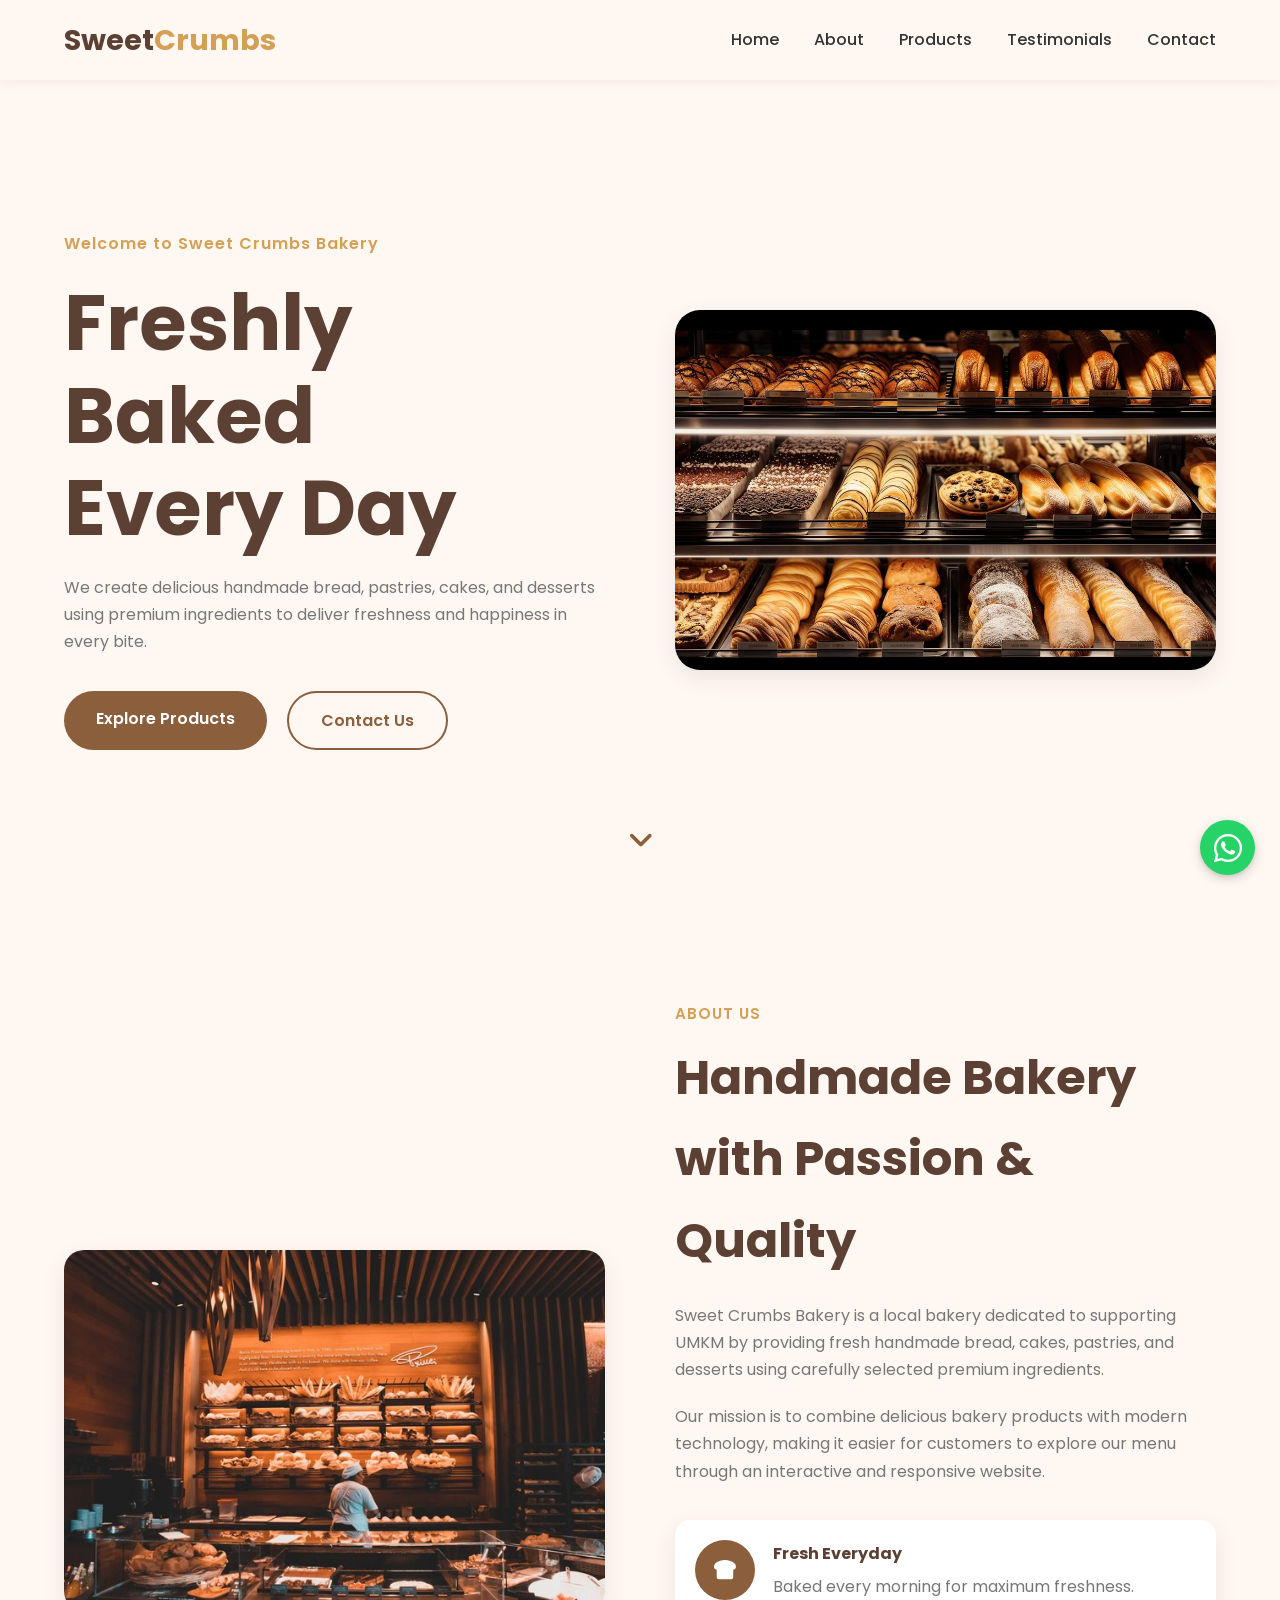
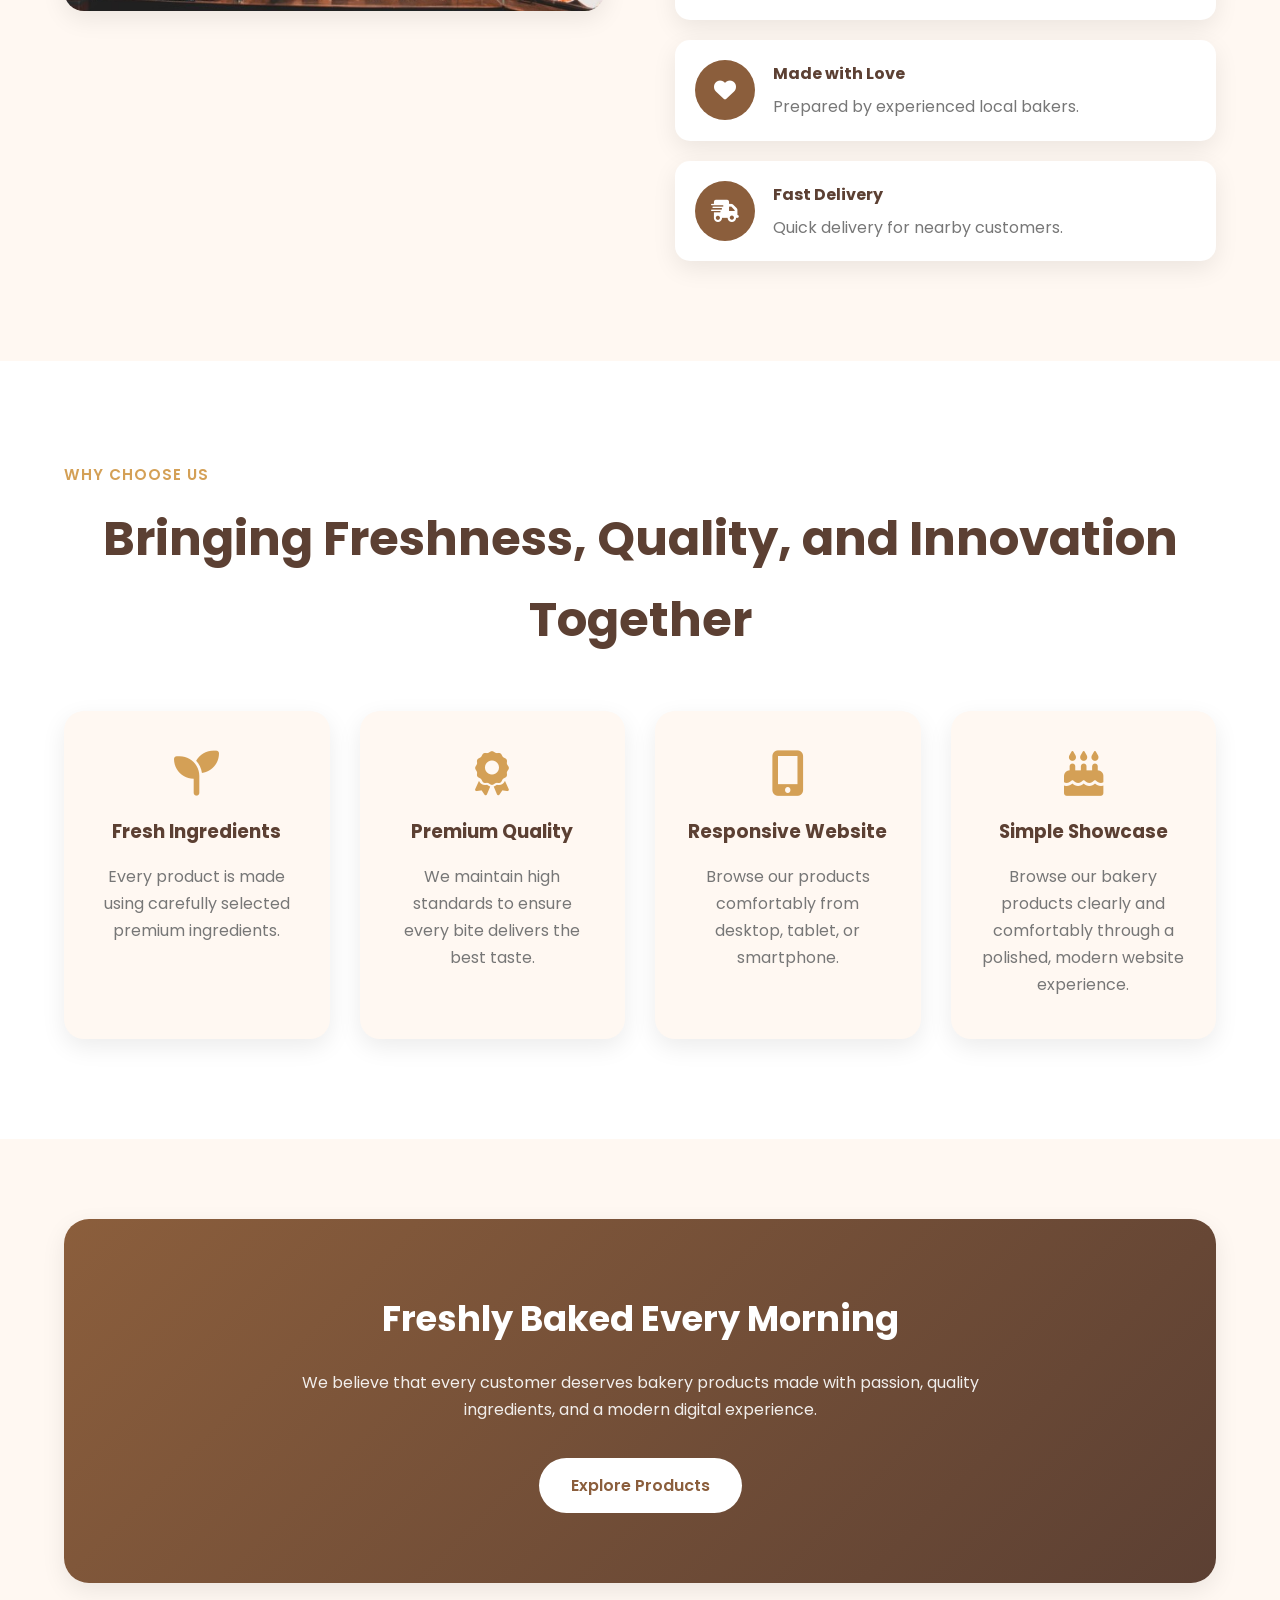
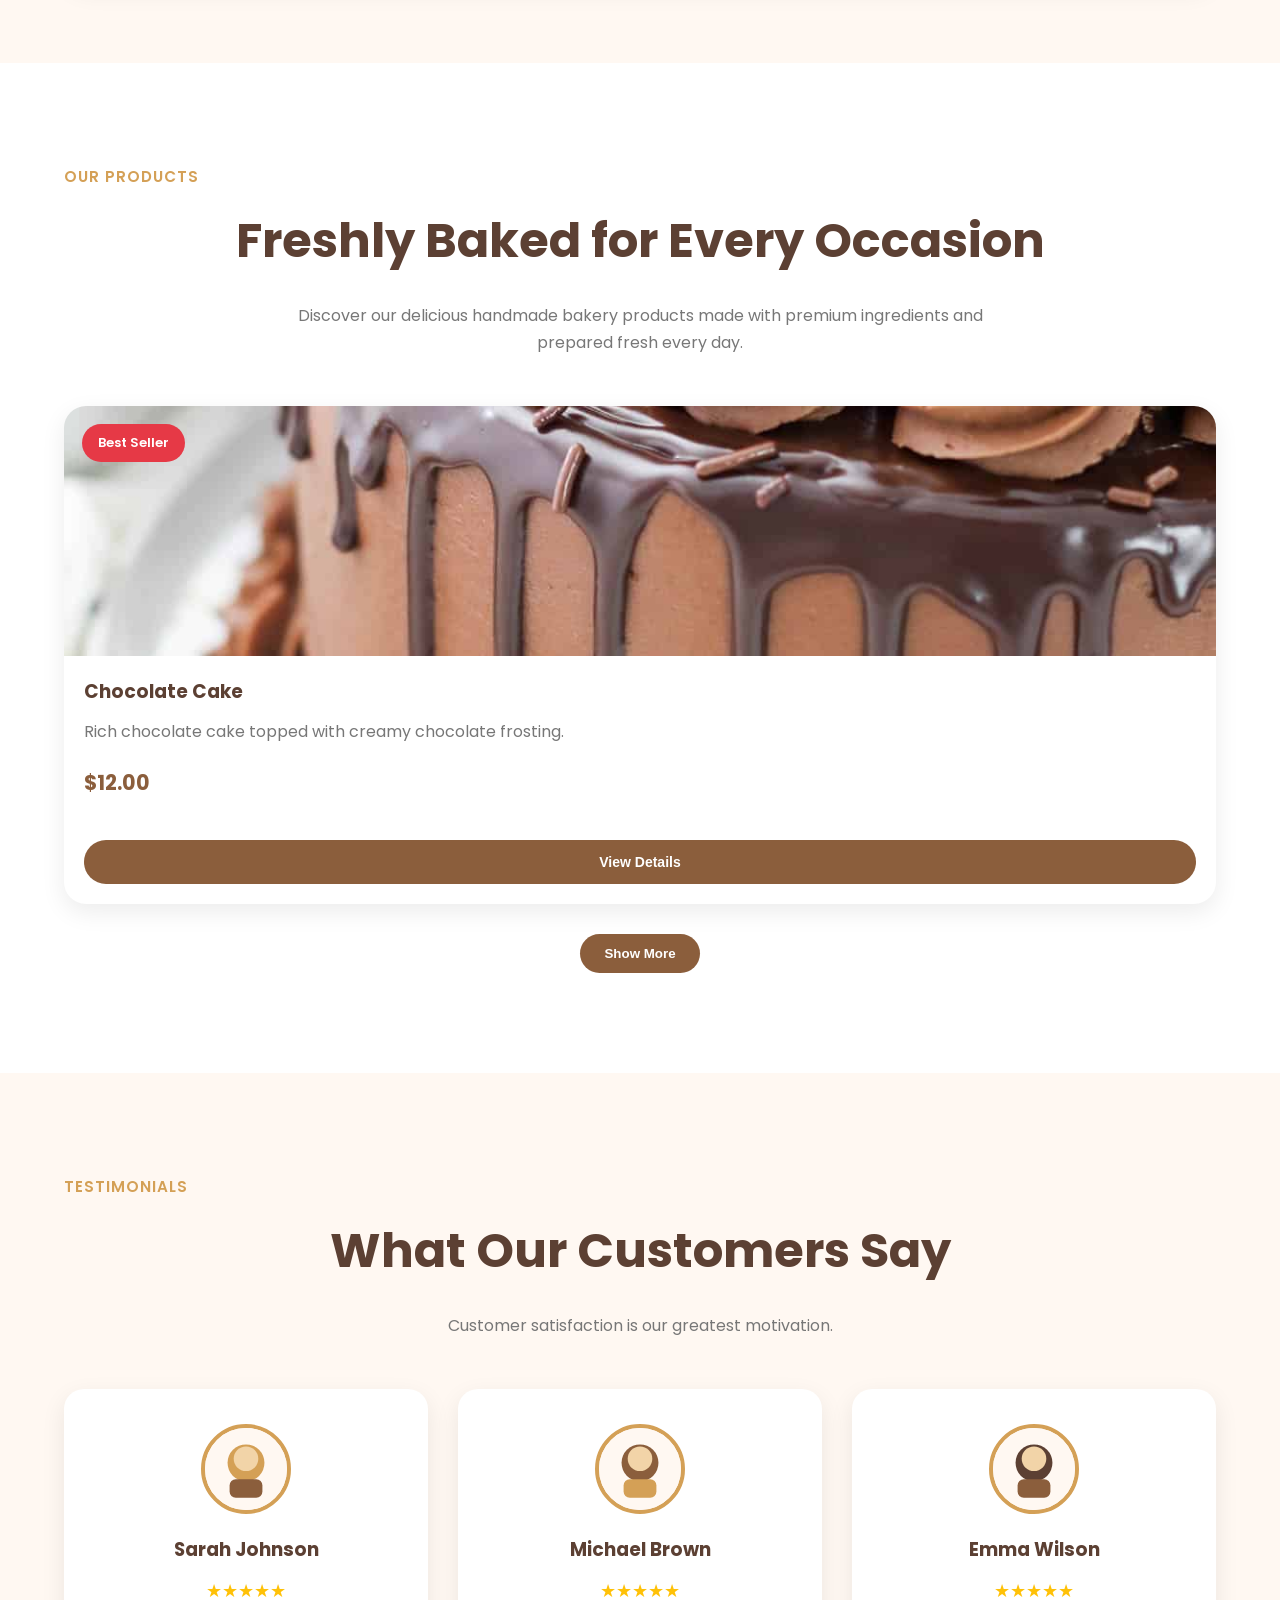
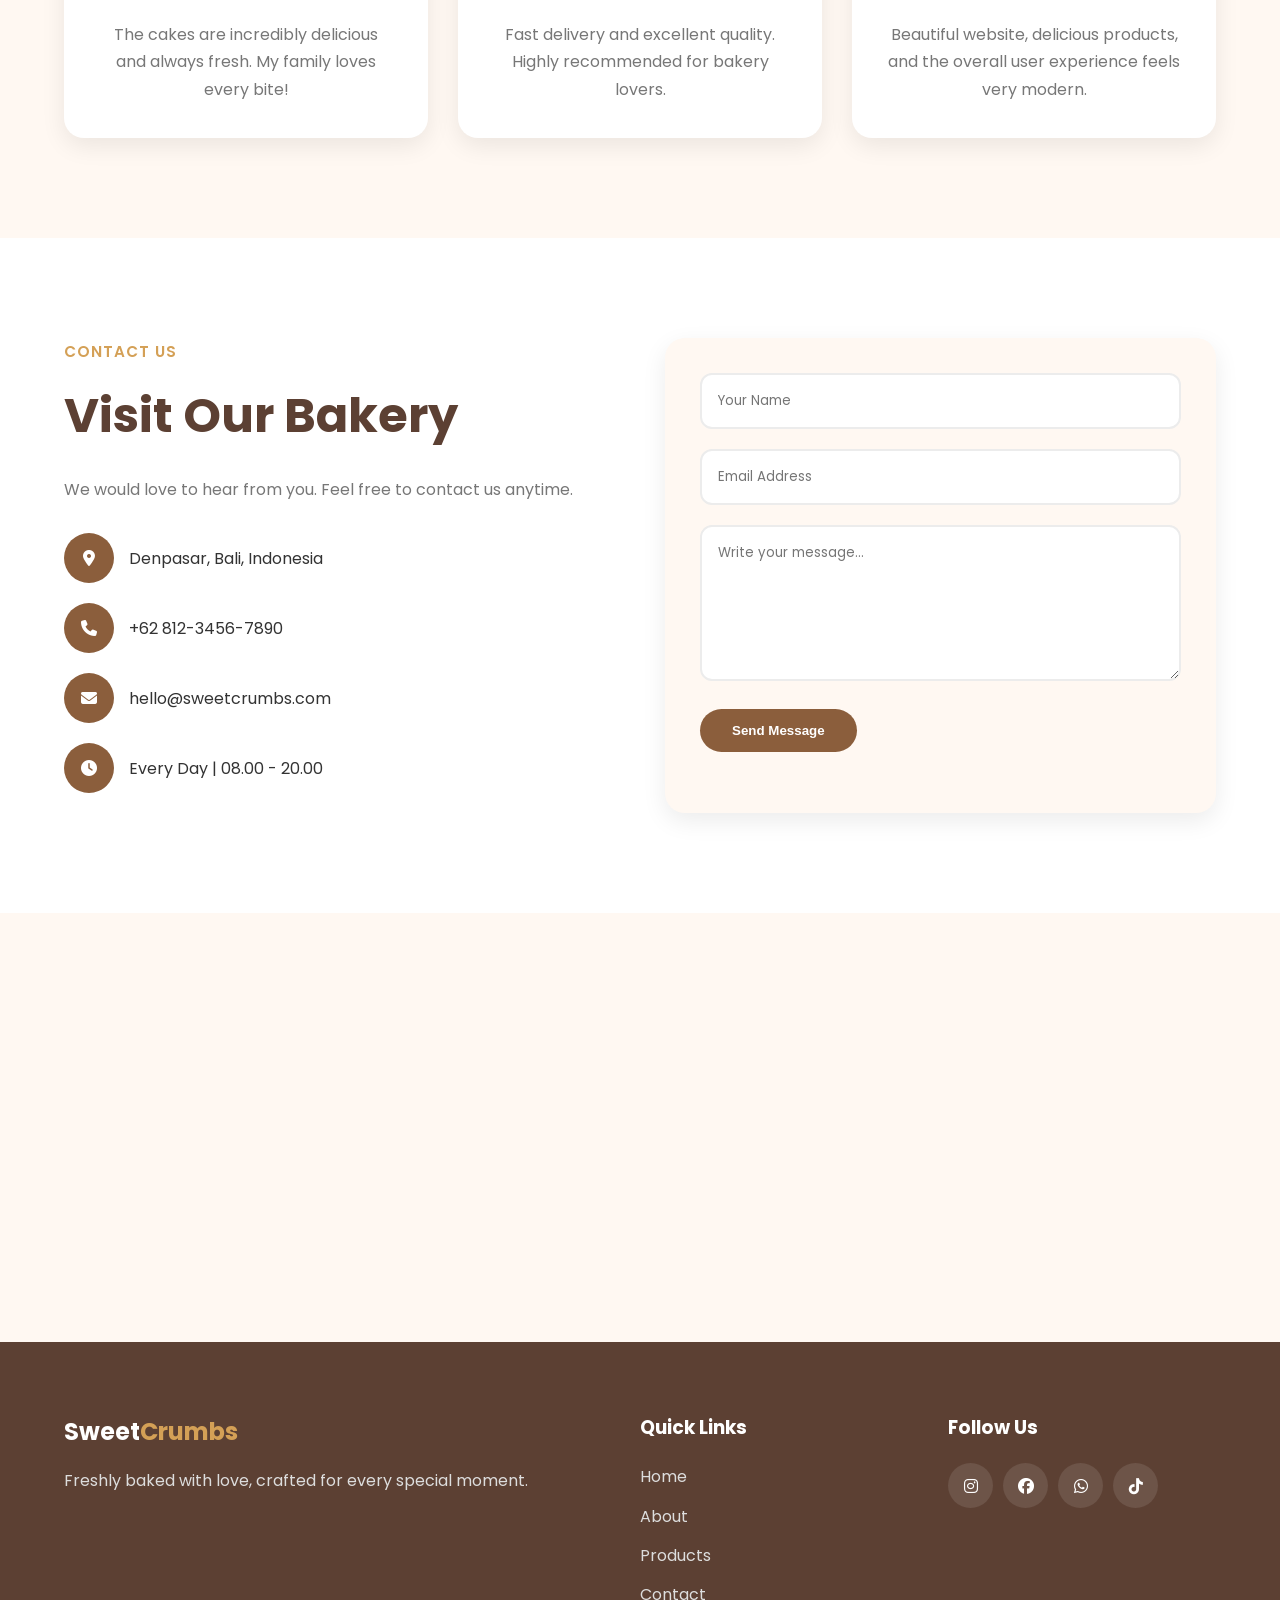
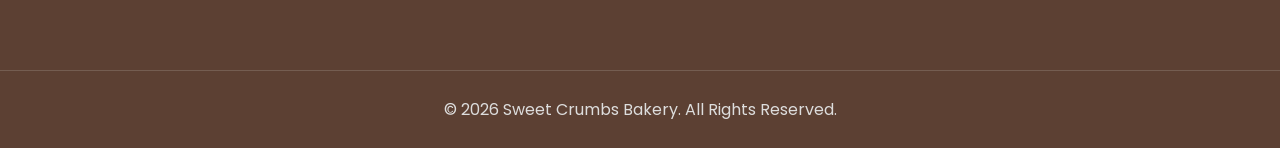
==== commit c31af1ae: "Updated web" ====
--- a/index.html
+++ b/index.html
@@ -205,6 +205,12 @@
     </footer>
 
     <button id="backToTop" type="button" aria-label="Back to top"><i class="fa-solid fa-arrow-up"></i></button>
+    
+    <!-- Floating WhatsApp Button -->
+    <a href="https://wa.me/6281234567890" target="_blank" rel="noopener noreferrer" id="whatsappButton" aria-label="Contact us on WhatsApp">
+      <i class="fa-brands fa-whatsapp"></i>
+    </a>
+
     <script src="js/script.js"></script>
   </body>
 </html>
--- a/css/style.css
+++ b/css/style.css
@@ -79,31 +79,37 @@
 .highlight-box .btn-primary:hover { background: var(--secondary); color: white; }
 .products { background: #fff; }
 .product-grid { display: grid; grid-template-columns: repeat(auto-fit, minmax(240px, 1fr)); gap: 35px; }
-.product-card { background: white; border-radius: 22px; overflow: hidden; box-shadow: var(--shadow); transition: 0.35s; position: relative; }
+.product-card { background: white; border-radius: 22px; overflow: hidden; box-shadow: var(--shadow); transition: 0.35s; position: relative; display: flex; flex-direction: column; height: 100%; }
 .product-card:hover { transform: translateY(-10px); box-shadow: 0 20px 35px rgba(0, 0, 0, 0.12); }
 .product-card img { width: 100%; height: 250px; object-fit: cover; transition: 0.4s; }
 .product-card:hover img { transform: scale(1.06); }
 .product-card h3 { margin: 20px 20px 10px; color: var(--dark); }
-.product-card p { margin: 0 20px; color: var(--gray); min-height: 60px; }
+.product-card p { margin: 0 20px; color: var(--gray); flex-grow: 1; }
 .price { margin: 20px; font-size: 1.3rem; font-weight: 700; color: var(--primary); }
 .badge { position: absolute; top: 18px; left: 18px; background: #e63946; color: white; padding: 8px 16px; border-radius: 30px; font-size: 13px; font-weight: 600; z-index: 2; }
-.product-buttons { display: flex; gap: 10px; padding: 20px; flex-wrap: wrap; }
+.product-buttons { display: flex; gap: 10px; padding: 20px; flex-wrap: wrap; margin-top: auto; }
 .product-buttons .btn { flex: 1; text-align: center; font-size: 14px; }
 .product-card.is-hidden { display: none !important; }
 .show-more-wrap { display: flex; justify-content: center; margin-top: 30px; }
 .show-more-btn { padding: 12px 24px; border-radius: 50px; background: var(--primary); color: white; font-weight: 600; }
 .show-more-btn:hover { background: var(--dark); }
-.modal-overlay { position: fixed; inset: 0; background: rgba(0, 0, 0, 0.65); display: none; align-items: center; justify-content: center; padding: 20px; z-index: 1100; }
+.modal-overlay { position: fixed; inset: 0; background: rgba(0, 0, 0, 0.65); display: none; align-items: center; justify-content: center; padding: 20px; z-index: 1100; backdrop-filter: blur(4px); }
 .modal-overlay.is-open { display: flex; }
-.modal { background: white; width: min(100%, 760px); border-radius: 24px; padding: 30px; position: relative; display: grid; grid-template-columns: 1fr 1fr; gap: 24px; box-shadow: var(--shadow); animation: fadeInUp 0.25s ease; }
-.modal-close { position: absolute; top: 16px; right: 16px; width: 42px; height: 42px; border-radius: 50%; background: var(--light); color: var(--dark); font-size: 22px; }
-.modal-image { width: 100%; height: 100%; min-height: 260px; object-fit: cover; border-radius: 18px; }
-.modal-content h3 { color: var(--dark); margin-bottom: 8px; font-size: 1.5rem; }
-.modal-price { color: var(--primary); font-weight: 700; font-size: 1.2rem; margin-bottom: 12px; }
-.modal-description { color: var(--gray); margin-bottom: 16px; }
-.modal-ingredients h4 { color: var(--dark); margin-bottom: 8px; }
+.modal { background: white; width: min(100%, 760px); border-radius: 24px; padding: 30px; position: relative; display: grid; grid-template-columns: 1.1fr 0.9fr; gap: 30px; box-shadow: var(--shadow); animation: fadeInUp 0.25s ease; max-height: min(650px, 90vh); overflow: hidden; }
+.modal-close { position: absolute; top: 16px; right: 16px; width: 42px; height: 42px; border-radius: 50%; background: var(--light); color: var(--dark); font-size: 22px; display: flex; align-items: center; justify-content: center; transition: all 0.2s ease; z-index: 10; border: none; cursor: pointer; }
+.modal-close:hover { background: #e63946; color: white; transform: rotate(90deg); }
+.modal-image { width: 100%; height: 100%; min-height: 320px; object-fit: cover; border-radius: 18px; display: block; }
+.modal-content { display: flex; flex-direction: column; overflow-y: auto; padding-right: 8px; }
+.modal-content::-webkit-scrollbar { width: 5px; }
+.modal-content::-webkit-scrollbar-track { background: transparent; }
+.modal-content::-webkit-scrollbar-thumb { background: rgba(0, 0, 0, 0.15); border-radius: 10px; }
+.modal-content::-webkit-scrollbar-thumb:hover { background: rgba(0, 0, 0, 0.3); }
+.modal-content h3 { color: var(--dark); margin-bottom: 8px; font-size: 1.6rem; font-weight: 700; }
+.modal-price { color: var(--primary); font-weight: 700; font-size: 1.25rem; margin-bottom: 12px; }
+.modal-description { color: var(--gray); margin-bottom: 16px; line-height: 1.6; }
+.modal-ingredients h4 { color: var(--dark); margin-bottom: 8px; font-size: 1.05rem; }
 .modal-ingredients ul { padding-left: 18px; color: var(--gray); }
-.modal-ingredients li { margin-bottom: 6px; }
+.modal-ingredients li { margin-bottom: 6px; line-height: 1.5; }
 body.modal-open { overflow: hidden; }
 .testimonial { background: var(--light); }
 .testimonial-grid { display: grid; grid-template-columns: repeat(auto-fit, minmax(280px, 1fr)); gap: 30px; margin-top: 50px; }
@@ -134,6 +140,57 @@
 .footer-bottom { margin-top: 50px; text-align: center; padding: 25px 0; border-top: 1px solid rgba(255, 255, 255, 0.15); color: #ddd; }
 #backToTop { position: fixed; right: 25px; bottom: 25px; width: 55px; height: 55px; border-radius: 50%; background: var(--primary); color: white; font-size: 20px; display: none; justify-content: center; align-items: center; box-shadow: var(--shadow); transition: 0.3s; z-index: 999; }
 #backToTop:hover { background: var(--secondary); transform: translateY(-5px); }
+
+/* Floating WhatsApp Button styling with modern premium aesthetics */
+#whatsappButton {
+  position: fixed;
+  right: 25px;
+  bottom: 25px;
+  width: 55px;
+  height: 55px;
+  background-color: #25D366; /* Official WhatsApp green */
+  color: white;
+  border-radius: 50%;
+  display: flex;
+  justify-content: center;
+  align-items: center;
+  font-size: 32px;
+  box-shadow: 0 4px 12px rgba(0, 0, 0, 0.15), 0 2px 4px rgba(0, 0, 0, 0.1);
+  z-index: 998; /* Just below backToTop */
+  text-decoration: none;
+  cursor: pointer;
+  transition: transform 0.3s cubic-bezier(0.175, 0.885, 0.32, 1.275), box-shadow 0.3s ease, bottom 0.3s cubic-bezier(0.25, 0.8, 0.25, 1), background-color 0.3s ease;
+  animation: whatsappPulse 3s infinite ease-in-out;
+}
+
+#whatsappButton:hover {
+  background-color: #20ba5a; /* Slightly darker green */
+  transform: scale(1.12) rotate(8deg);
+  box-shadow: 0 8px 24px rgba(37, 211, 102, 0.4), 0 4px 8px rgba(0, 0, 0, 0.15);
+  animation: none; /* Pause pulse animation on hover */
+}
+
+#whatsappButton:active {
+  transform: scale(0.95);
+}
+
+/* Shifted position when Back to Top button is visible */
+#whatsappButton.shifted {
+  bottom: 95px; /* 25px bottom + 55px height + 15px gap */
+}
+
+/* Gentle bounce/pulse animation for the WhatsApp button */
+@keyframes whatsappPulse {
+  0%, 100% {
+    transform: translateY(0) scale(1);
+    box-shadow: 0 4px 12px rgba(0, 0, 0, 0.15), 0 2px 4px rgba(0, 0, 0, 0.1);
+  }
+  50% {
+    transform: translateY(-5px) scale(1.03);
+    box-shadow: 0 8px 16px rgba(37, 211, 102, 0.25), 0 4px 6px rgba(0, 0, 0, 0.1);
+  }
+}
+
 @media (max-width: 991px) {
   .hero-container, .about-container, .contact-container { grid-template-columns: 1fr; }
   .hero-buttons { justify-content: center; }
@@ -155,8 +212,9 @@
   .product-grid { grid-template-columns: 1fr; }
   .product-buttons { flex-direction: column; }
   .product-buttons .btn { width: 100%; }
-  .modal { grid-template-columns: 1fr; padding: 24px; }
-  .modal-image { min-height: 220px; }
+  .modal { display: flex; flex-direction: column; width: min(100%, 540px); max-height: 85vh; padding: 24px; gap: 20px; overflow: hidden; }
+  .modal-image { width: 100%; height: 220px; min-height: auto; object-fit: cover; border-radius: 14px; flex-shrink: 0; }
+  .modal-content { flex-grow: 1; overflow-y: auto; padding-right: 0; }
   .contact-form { padding: 25px; }
   .map iframe { height: 320px; }
   .testimonial-grid { grid-template-columns: 1fr; }
@@ -164,6 +222,23 @@
 @media (max-width: 576px) {
   .footer-social a { margin: 5px; }
   #backToTop { width: 48px; height: 48px; font-size: 18px; right: 15px; bottom: 15px; }
+  #whatsappButton { width: 48px; height: 48px; font-size: 26px; right: 15px; bottom: 15px; }
+  #whatsappButton.shifted { bottom: 78px; } /* 15px bottom + 48px height + 15px gap */
   .contact-item { align-items: flex-start; }
   .contact-item i { width: 45px; height: 45px; }
-}
+  .modal { padding: 20px; gap: 16px; max-height: 90vh; }
+  .modal-image { height: 180px; }
+  .modal-close { top: 12px; right: 12px; width: 38px; height: 38px; font-size: 20px; background: rgba(255, 255, 255, 0.9); box-shadow: 0 2px 8px rgba(0, 0, 0, 0.1); }
+}
+
+@media (max-width: 480px) {
+  .product-card img { height: 200px; }
+  .modal { padding: 16px; gap: 12px; max-height: 92vh; }
+  .modal-image { height: 140px; border-radius: 10px; }
+  .modal-content h3 { font-size: 1.25rem; margin-bottom: 4px; }
+  .modal-price { font-size: 1.1rem; margin-bottom: 8px; }
+  .modal-description { font-size: 0.88rem; margin-bottom: 12px; line-height: 1.45; }
+  .modal-ingredients h4 { font-size: 0.95rem; margin-bottom: 6px; }
+  .modal-ingredients li { font-size: 0.82rem; margin-bottom: 4px; }
+  .modal-close { top: 10px; right: 10px; width: 34px; height: 34px; font-size: 16px; background: rgba(255, 255, 255, 0.95); box-shadow: 0 2px 8px rgba(0, 0, 0, 0.15); }
+}
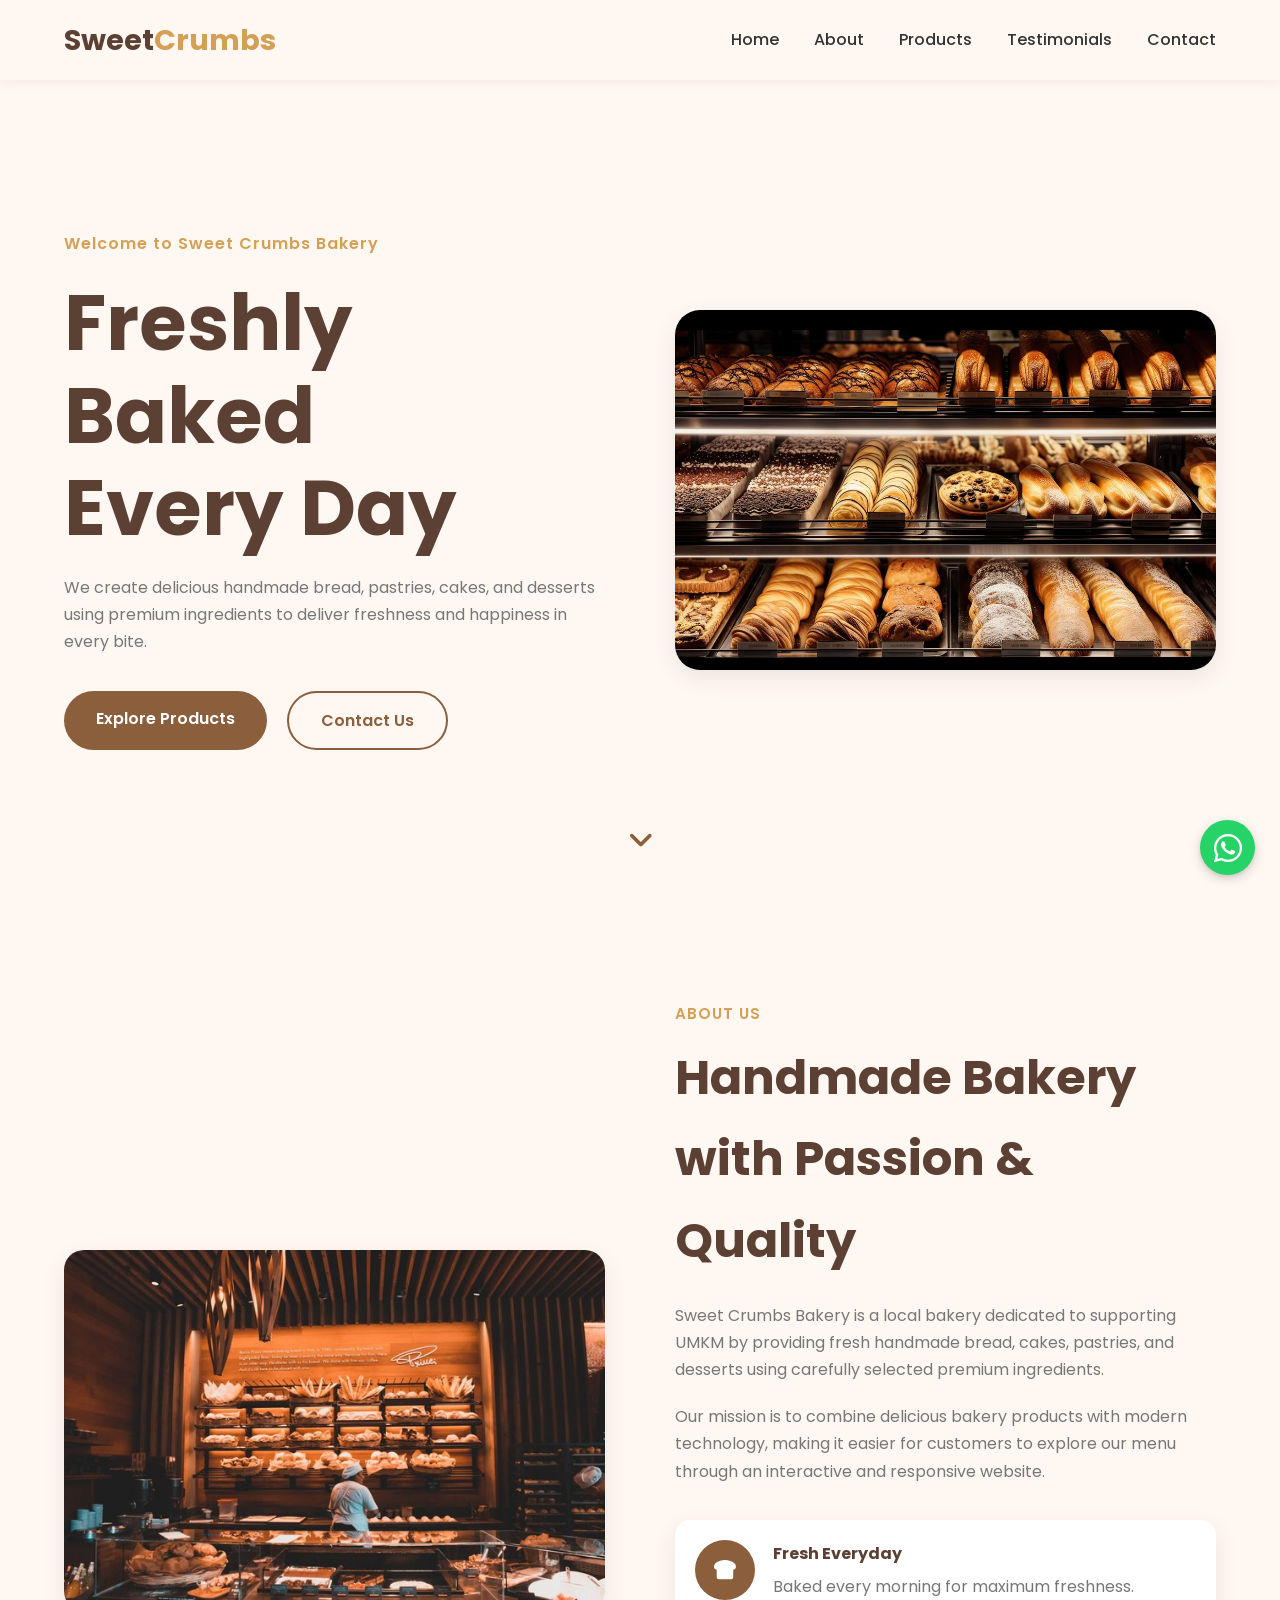
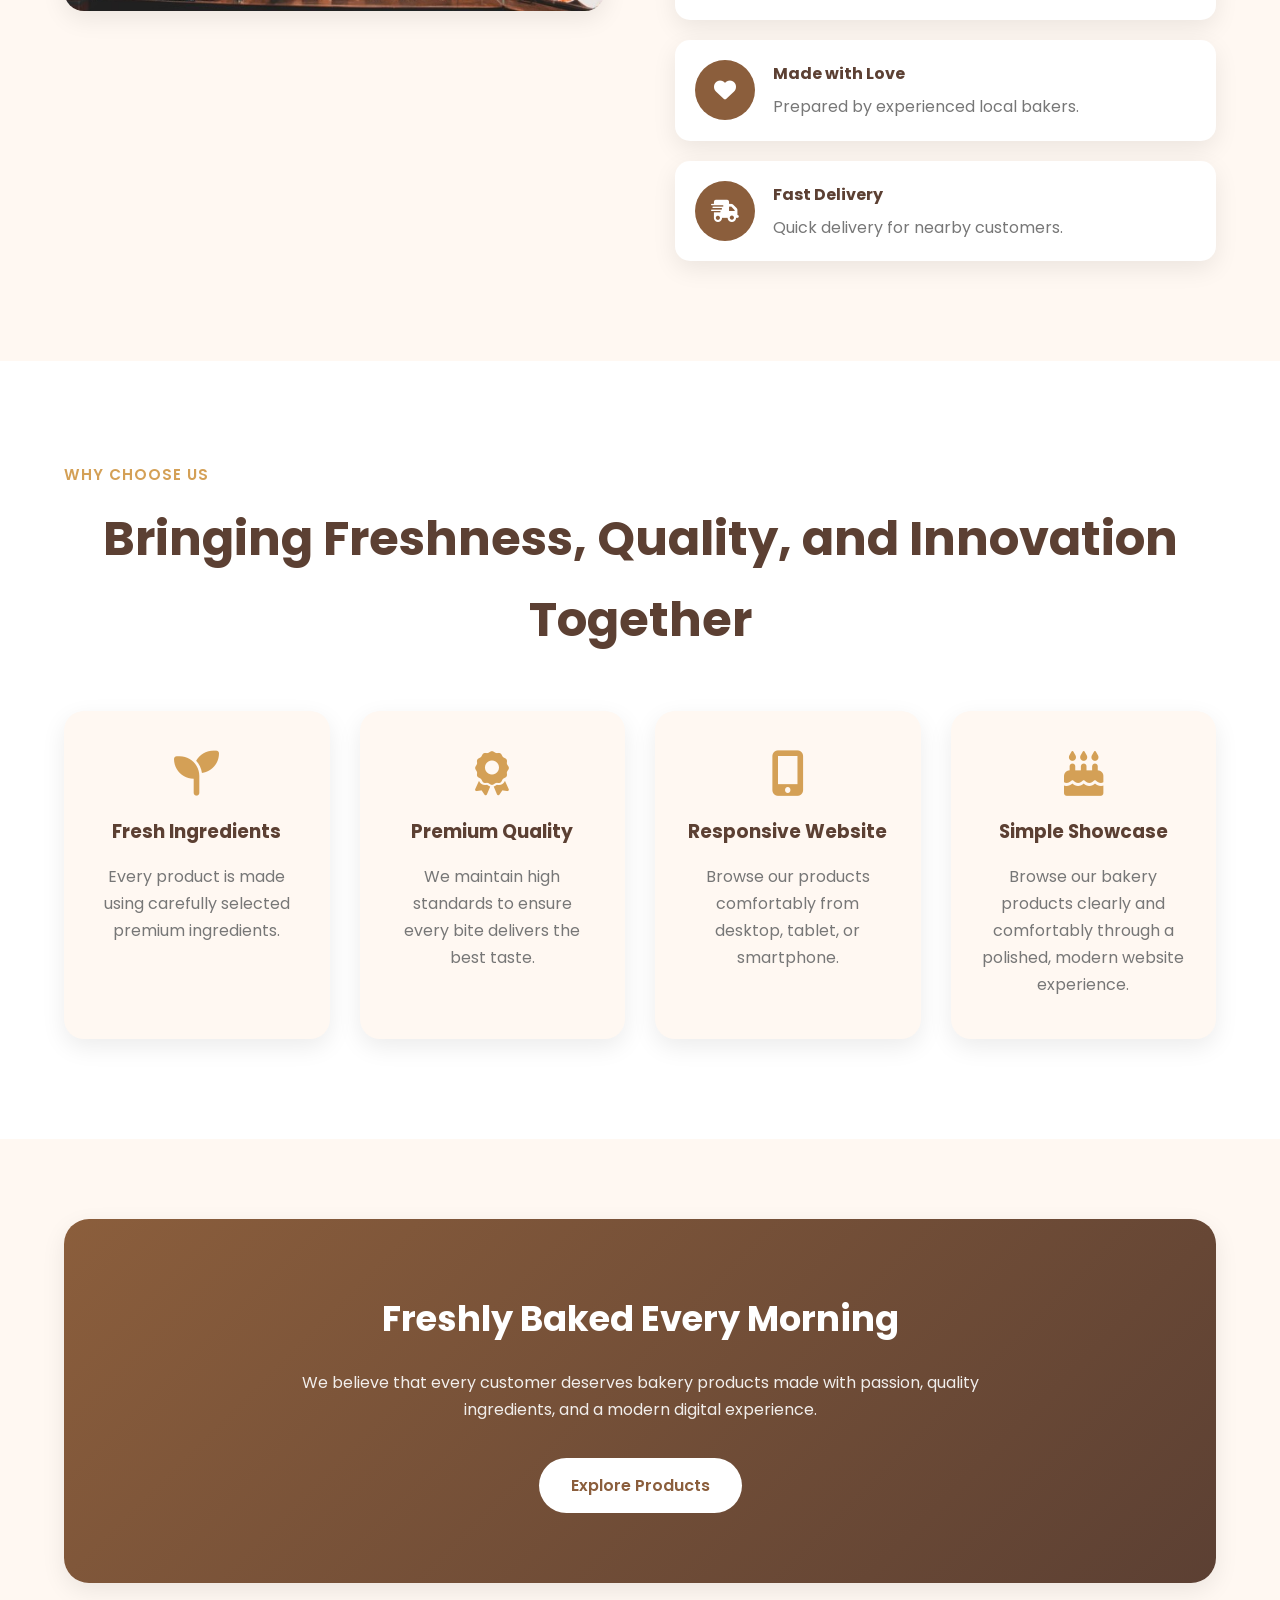
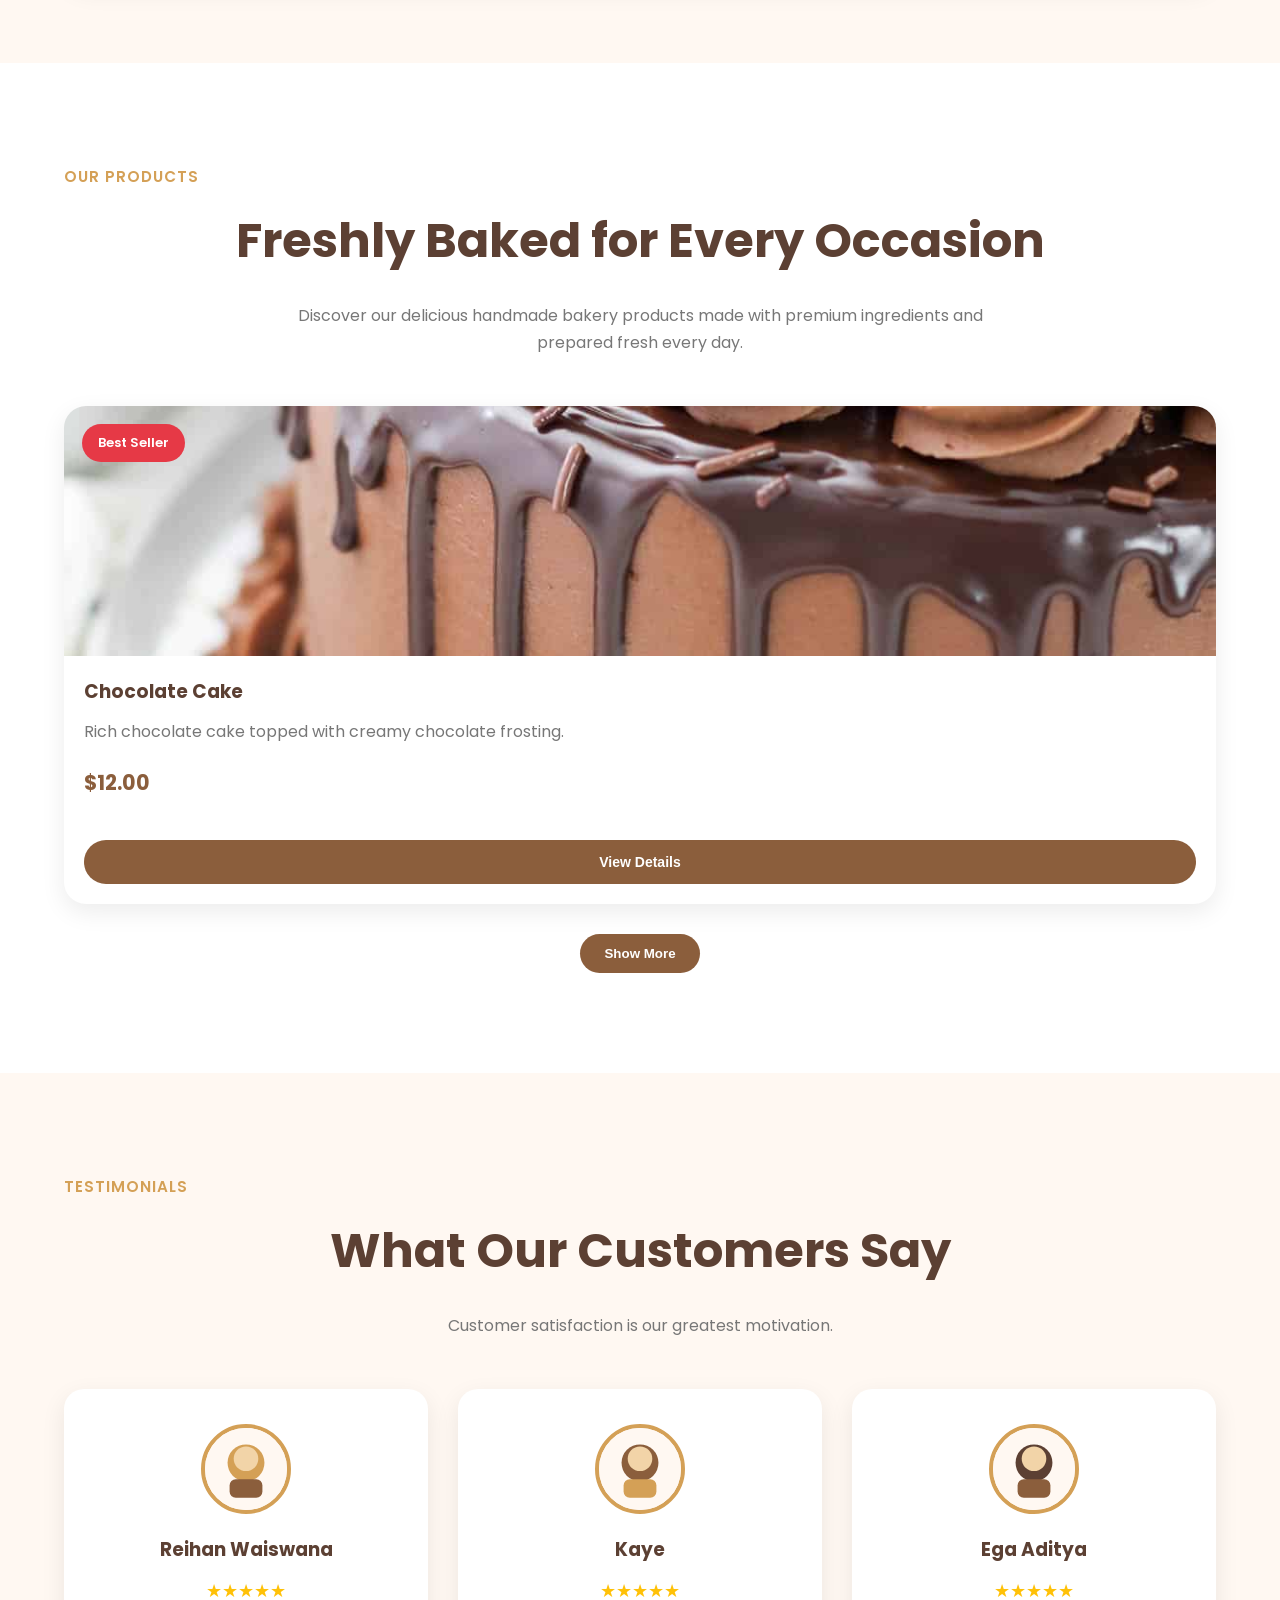
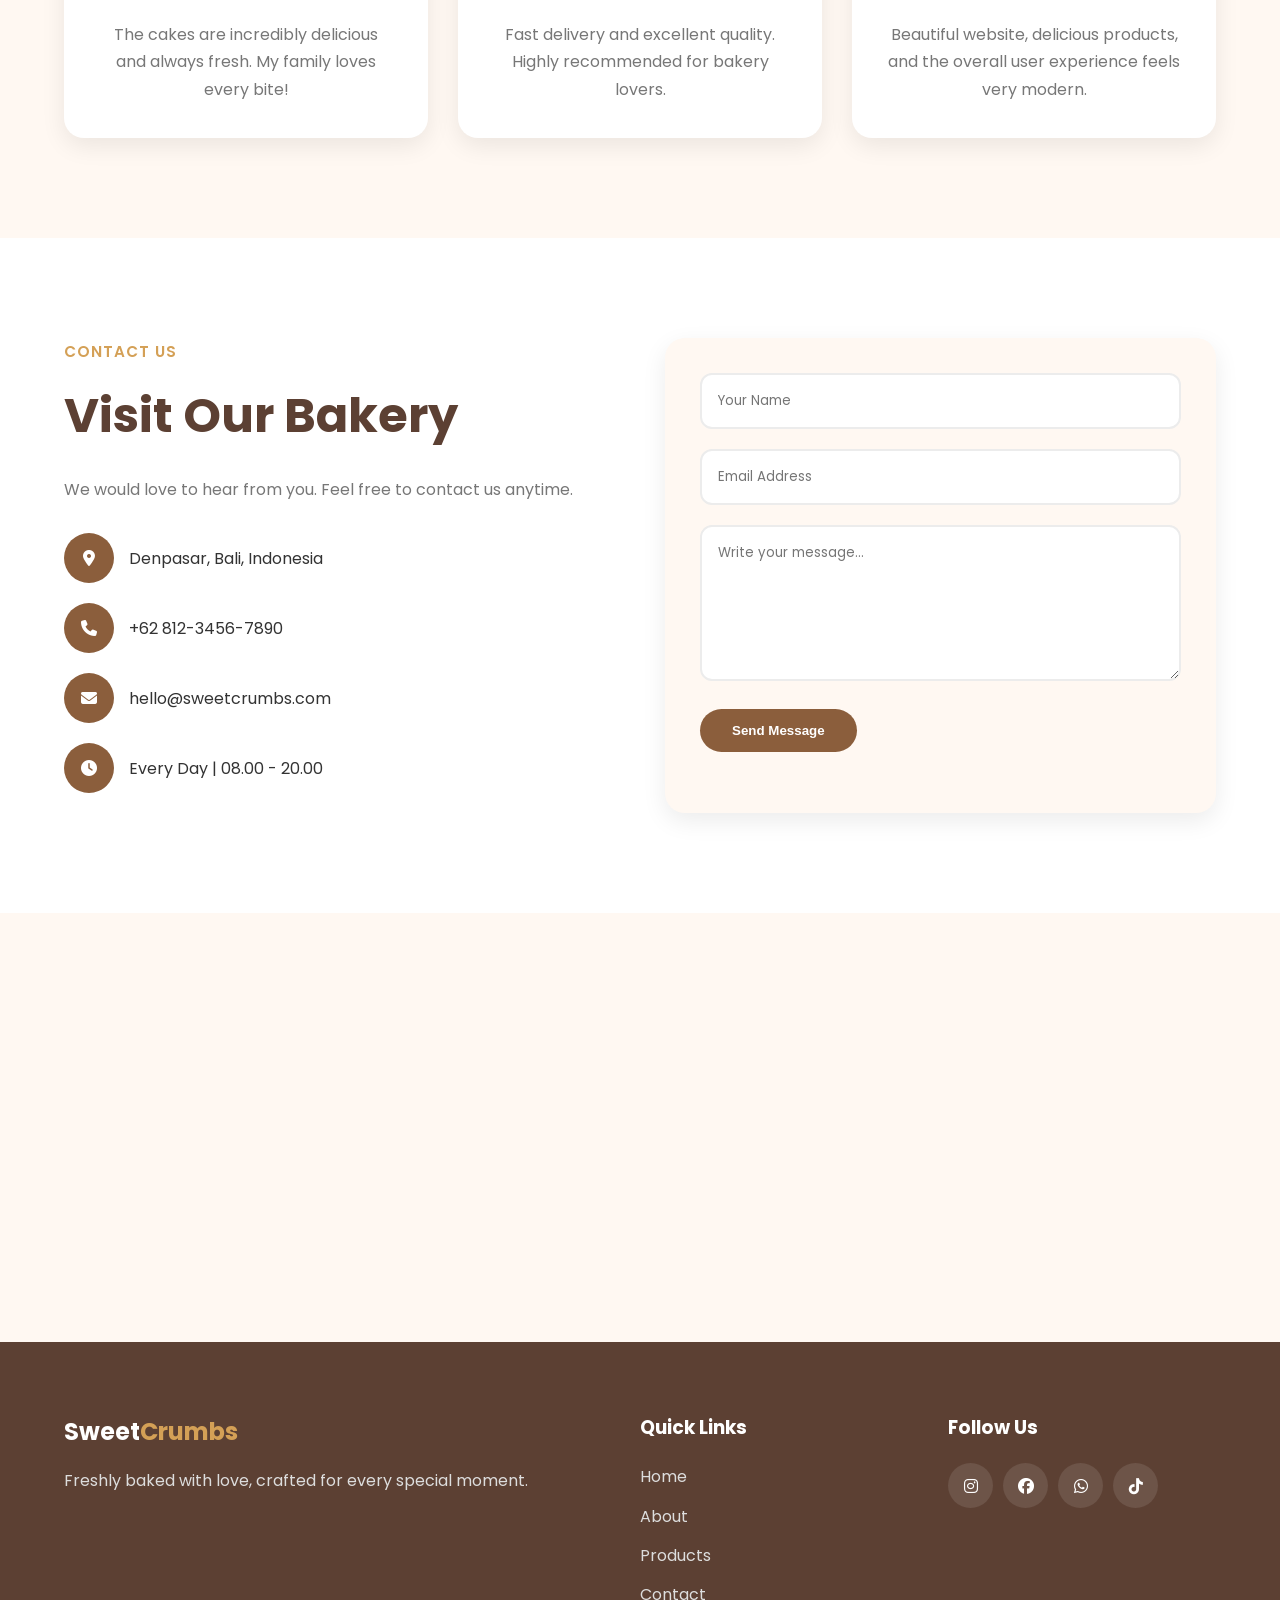
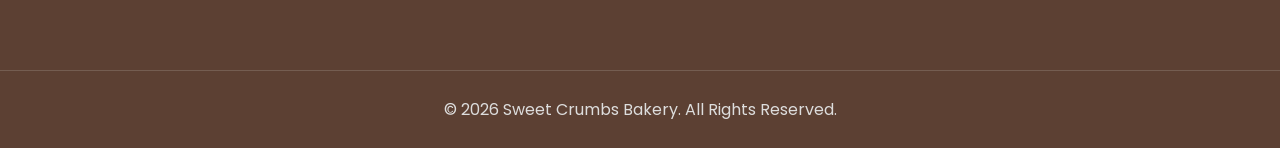
==== commit 168ad991: "Update Web" ====
--- a/index.html
+++ b/index.html
@@ -144,9 +144,9 @@
           <h2 class="section-title center">What Our Customers Say</h2>
           <p class="section-description center">Customer satisfaction is our greatest motivation.</p>
           <div class="testimonial-grid">
-            <div class="testimonial-card"><img src="images/customers/customer1.svg" alt="Customer" /><h3>Sarah Johnson</h3><div class="stars">★★★★★</div><p>The cakes are incredibly delicious and always fresh. My family loves every bite!</p></div>
-            <div class="testimonial-card"><img src="images/customers/customer2.svg" alt="Customer" /><h3>Michael Brown</h3><div class="stars">★★★★★</div><p>Fast delivery and excellent quality. Highly recommended for bakery lovers.</p></div>
-            <div class="testimonial-card"><img src="images/customers/customer3.svg" alt="Customer" /><h3>Emma Wilson</h3><div class="stars">★★★★★</div><p>Beautiful website, delicious products, and the overall user experience feels very modern.</p></div>
+            <div class="testimonial-card"><img src="images/customers/customer1.svg" alt="Customer" /><h3>Reihan Waiswana</h3><div class="stars">★★★★★</div><p>The cakes are incredibly delicious and always fresh. My family loves every bite!</p></div>
+            <div class="testimonial-card"><img src="images/customers/customer2.svg" alt="Customer" /><h3>Kaye</h3><div class="stars">★★★★★</div><p>Fast delivery and excellent quality. Highly recommended for bakery lovers.</p></div>
+            <div class="testimonial-card"><img src="images/customers/customer3.svg" alt="Customer" /><h3>Ega Aditya</h3><div class="stars">★★★★★</div><p>Beautiful website, delicious products, and the overall user experience feels very modern.</p></div>
           </div>
         </div>
       </section>
